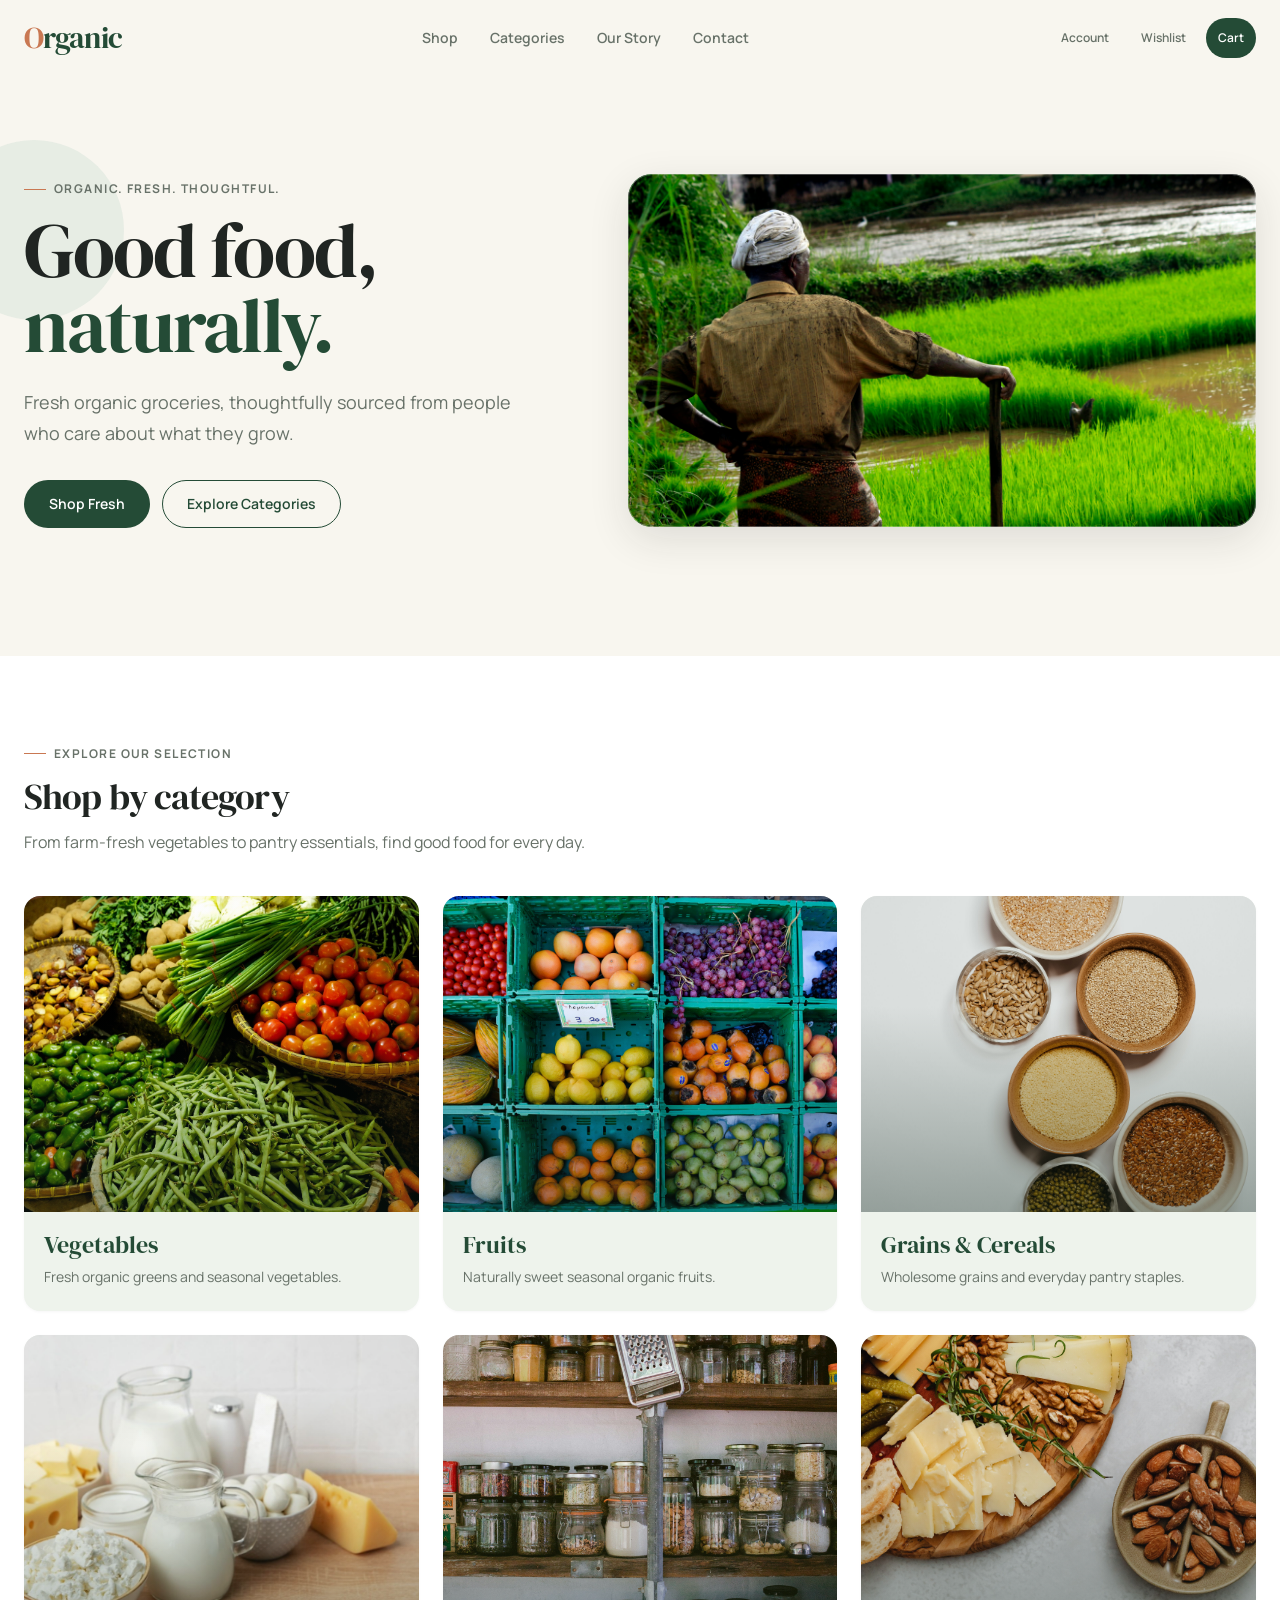
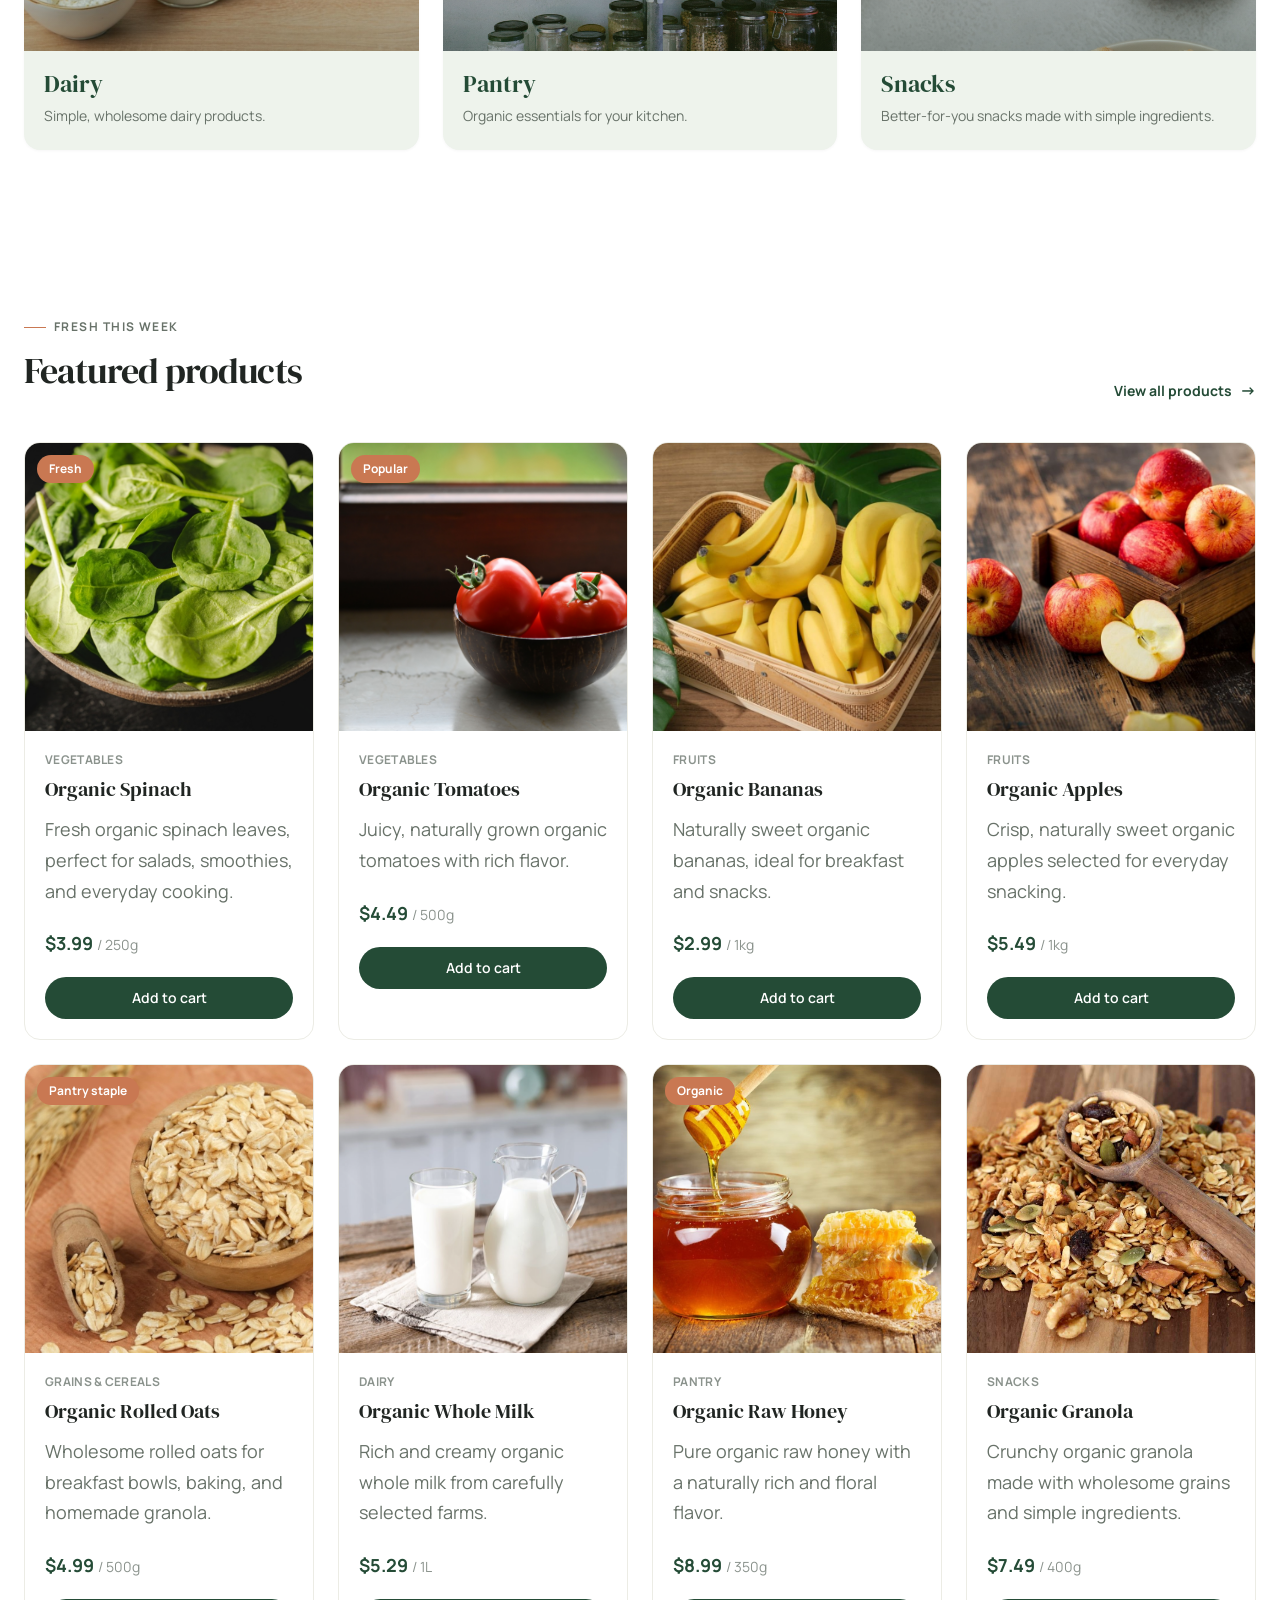
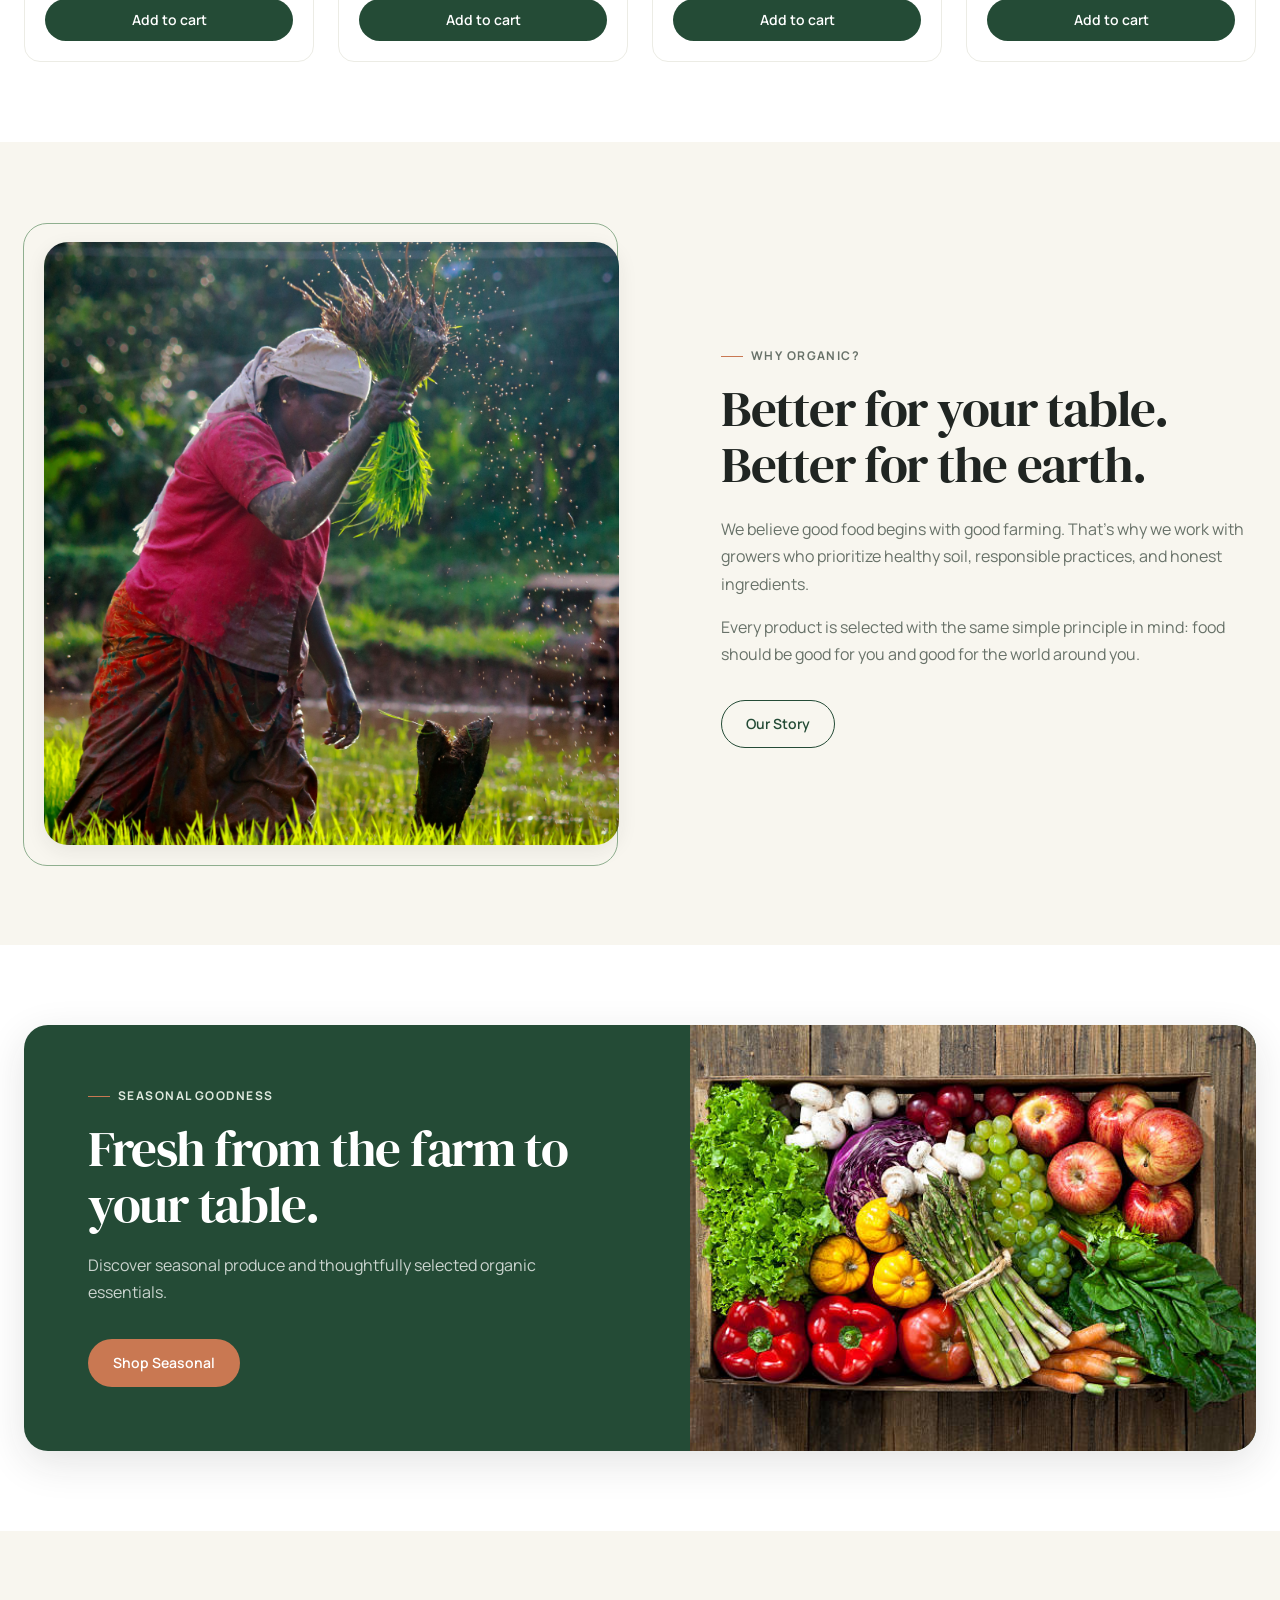
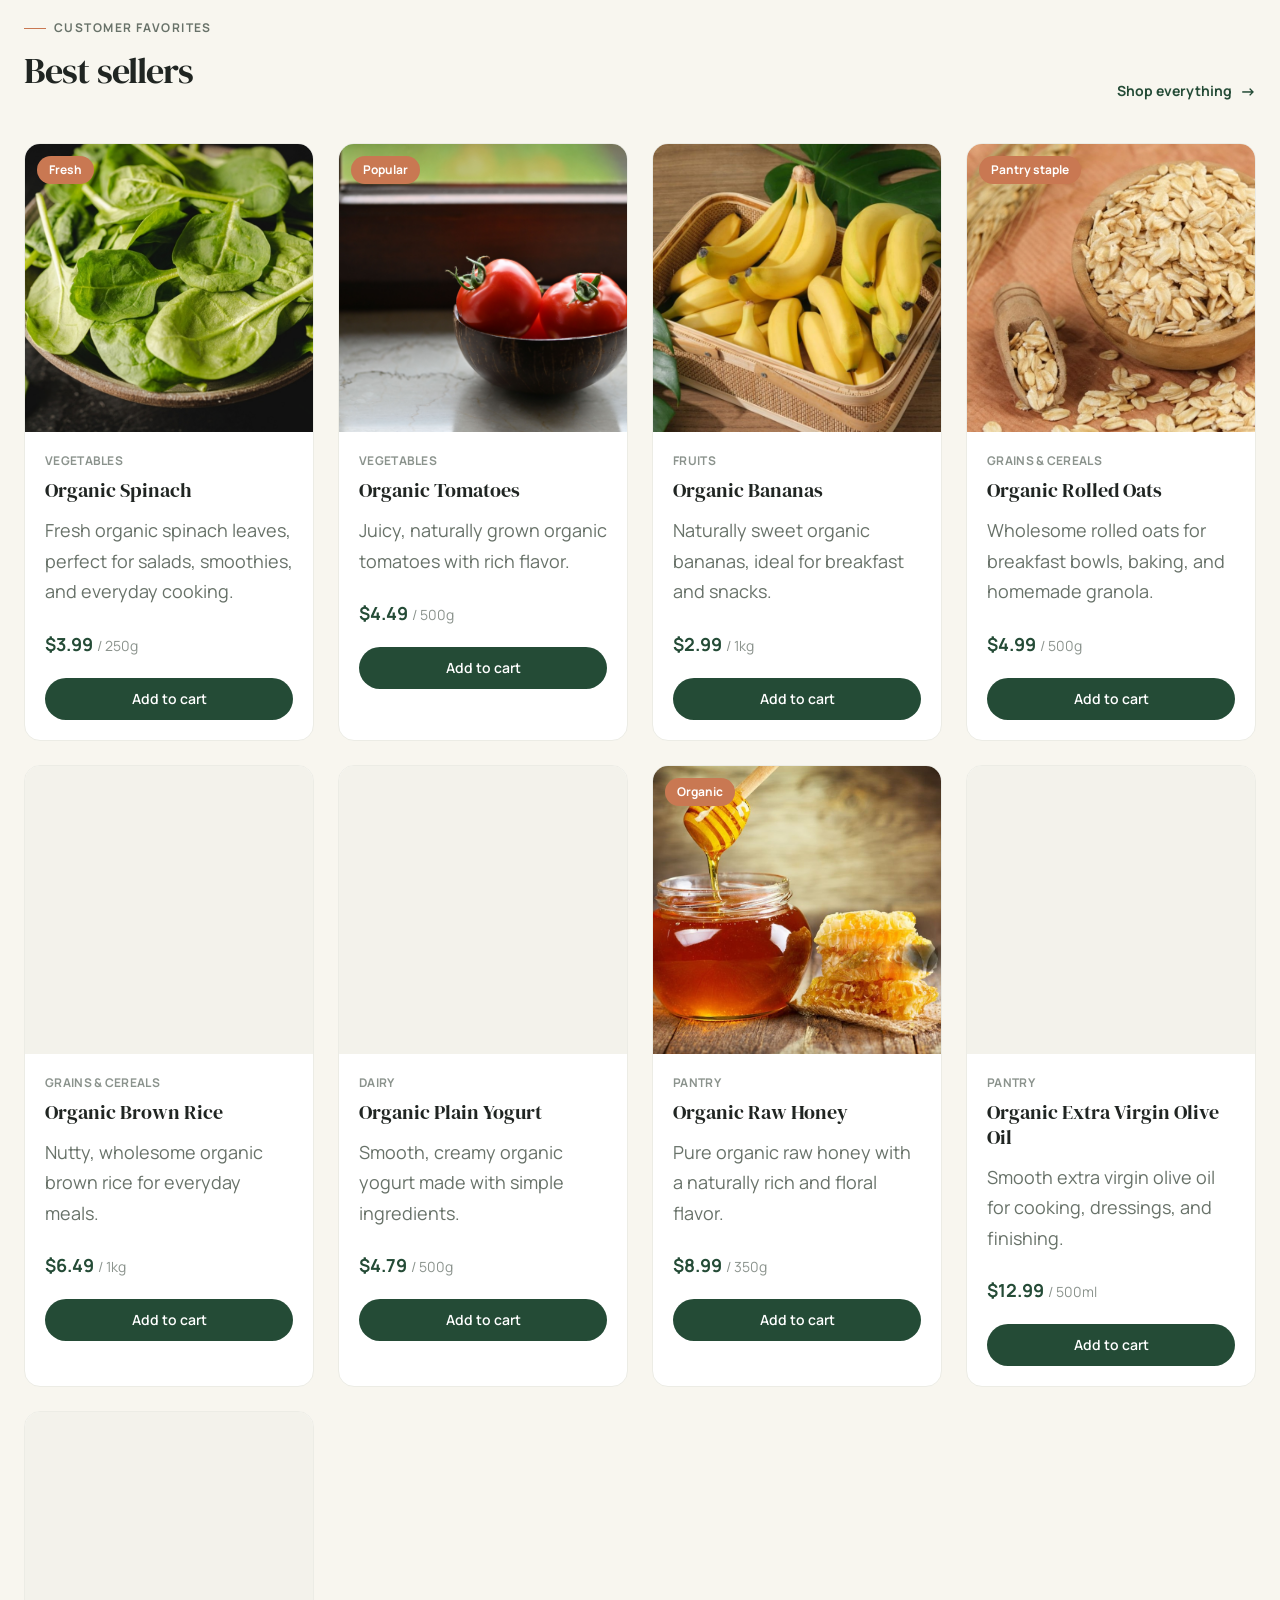
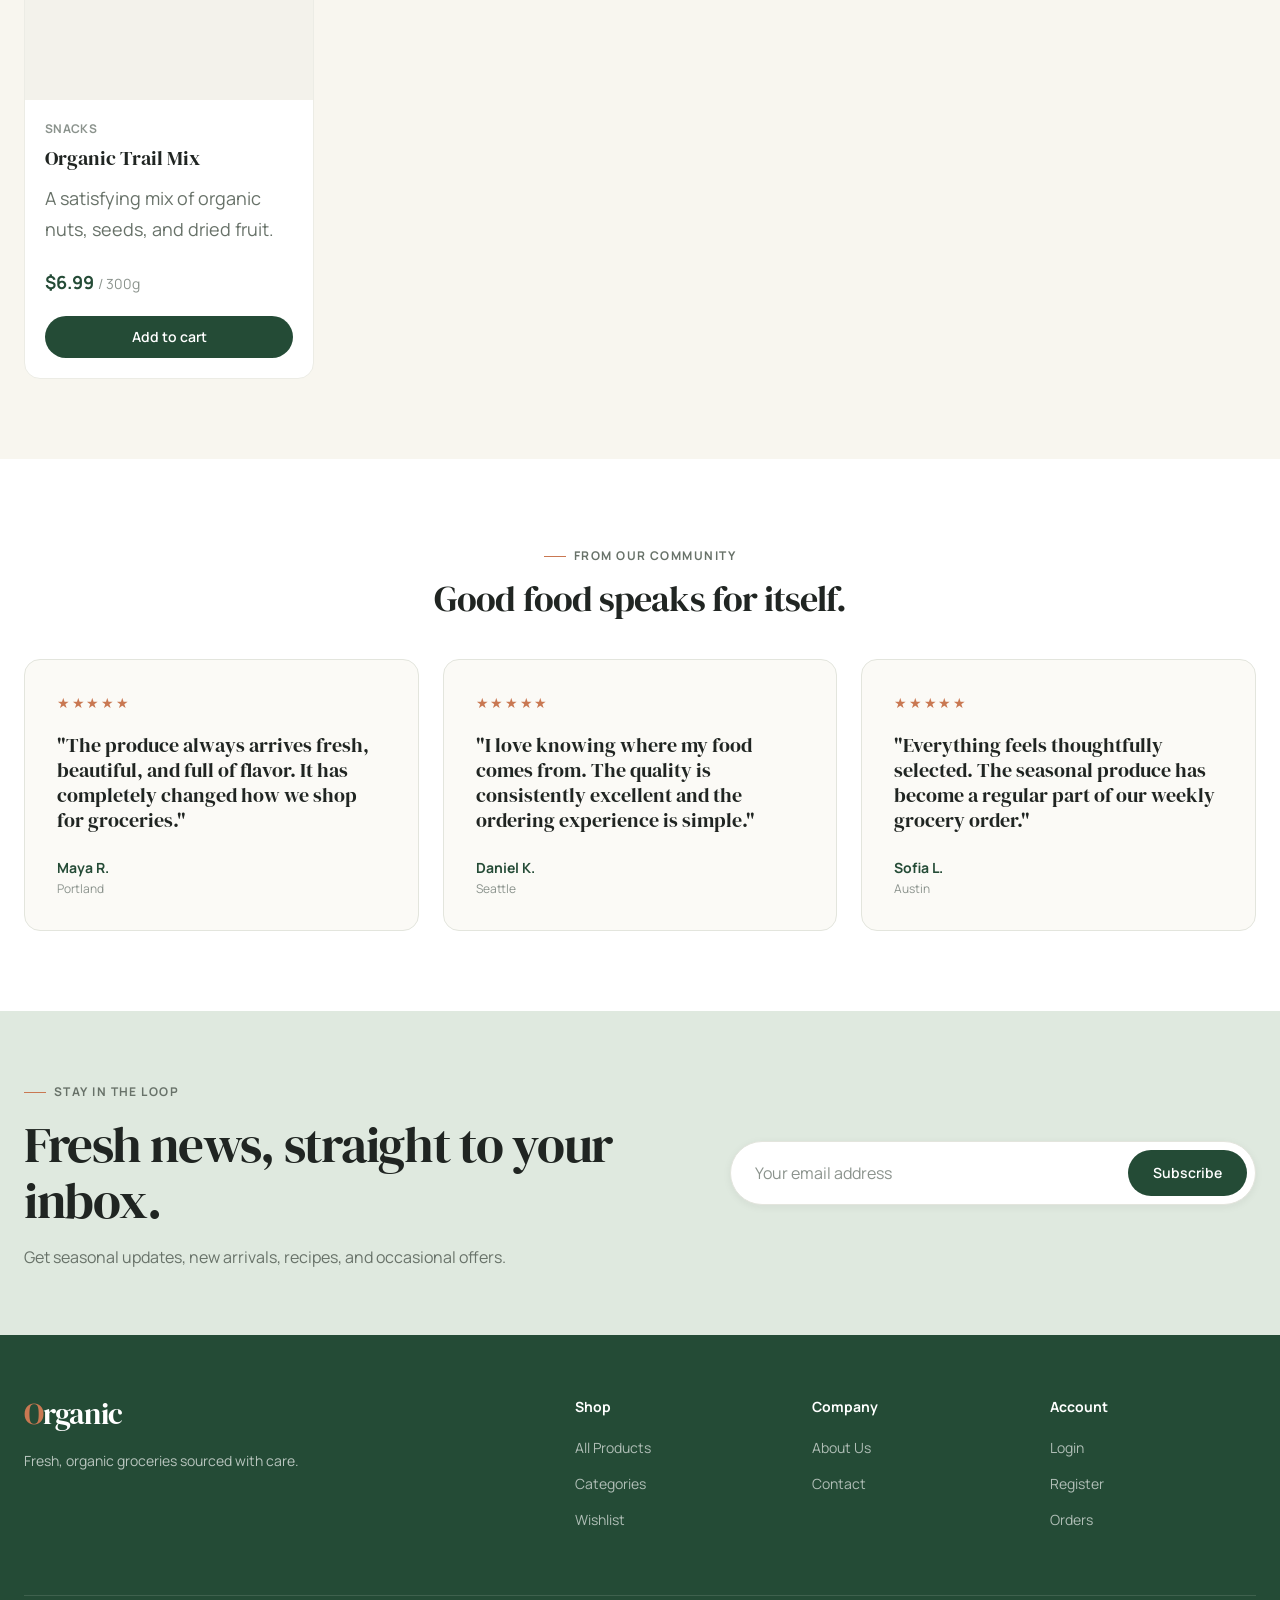
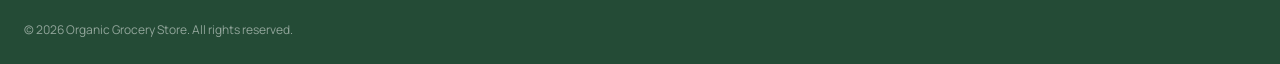
==== index.html @ 0c56414b "chore: initial project setup" ====
<!DOCTYPE html>
<html lang="en">

<head>

    <!-- ========================================
         DOCUMENT METADATA
    ======================================== -->

    <meta charset="UTF-8">

    <meta
        name="viewport"
        content="width=device-width, initial-scale=1.0"
    >

    <meta
        name="description"
        content="Fresh, organic groceries sourced with care and delivered to your doorstep."
    >

    <meta
        name="theme-color"
        content="#244b36"
    >

    <title>Organic Grocery Store | Fresh Food, Thoughtfully Sourced</title>


    <!-- ========================================
         STYLESHEETS
    ======================================== -->

    <link rel="stylesheet" href="css/variables.css">
    <link rel="stylesheet" href="css/style.css">
    <link rel="stylesheet" href="css/responsive.css">


    <!-- ========================================
         FAVICON
    ======================================== -->

    <link
        rel="icon"
        href="favicon.ico"
        type="image/x-icon"
    >

</head>


<body>

    <!-- ========================================
         HEADER / NAVIGATION
    ======================================== -->

    <header class="site-header">

        <nav
            class="navbar container"
            aria-label="Main navigation"
        >

            <a
                href="index.html"
                class="logo"
                aria-label="Organic Grocery Store home"
            >
                Organic
            </a>


            <button
                class="menu-toggle"
                type="button"
                aria-label="Open navigation menu"
                aria-expanded="false"
                aria-controls="primary-navigation"
            >
                <span aria-hidden="true"></span>
                <span aria-hidden="true"></span>
                <span aria-hidden="true"></span>
            </button>


            <ul
                class="nav-links"
                id="primary-navigation"
            >

                <li>
                    <a
                        href="pages/shop.html"
                        class="nav-link"
                    >
                        Shop
                    </a>
                </li>

                <li>
                    <a
                        href="#categories"
                        class="nav-link"
                    >
                        Categories
                    </a>
                </li>

                <li>
                    <a
                        href="#about"
                        class="nav-link"
                    >
                        Our Story
                    </a>
                </li>

                <li>
                    <a
                        href="pages/contact.html"
                        class="nav-link"
                    >
                        Contact
                    </a>
                </li>

            </ul>


            <div
                class="nav-actions"
                aria-label="Shopping and account links"
            >

                <a
                    href="pages/login.html"
                    class="nav-action"
                    aria-label="Account"
                >
                    Account
                </a>

                <a
                    href="pages/wishlist.html"
                    class="nav-action"
                    aria-label="Wishlist"
                >
                    Wishlist
                </a>

                <a
                    href="pages/cart.html"
                    class="nav-action"
                    aria-label="Shopping cart"
                >
                    Cart
                </a>

            </div>

        </nav>

    </header>


    <!-- ========================================
         MAIN CONTENT
    ======================================== -->

    <main id="main-content">


        <!-- ====================================
             HERO
        ==================================== -->

        <section
            class="hero section"
            aria-labelledby="hero-title"
        >

            <div class="container hero-content">

                <div class="hero-copy">

                    <span class="eyebrow">
                        Organic. Fresh. Thoughtful.
                    </span>

                    <h1 id="hero-title">
                        Good food,
                        <span class="text-primary">
                            naturally.
                        </span>
                    </h1>

                    <p class="hero-description">
                        Fresh organic groceries, thoughtfully
                        sourced from people who care about
                        what they grow.
                    </p>

                    <div class="hero-actions">

                        <a
                            href="pages/shop.html"
                            class="btn btn-primary"
                        >
                            Shop Fresh
                        </a>

                        <a
                            href="#categories"
                            class="btn btn-outline"
                        >
                            Explore Categories
                        </a>

                    </div>

                </div>


                <div class="hero-media">

                    <img
                        src="assets/images/banners/hero.jpg"
                        alt="Fresh organic vegetables arranged on a table"
                        fetchpriority="high"
                    >

                </div>

            </div>

        </section>


        <!-- ====================================
             SHOP BY CATEGORY
        ==================================== -->

        <section
            class="section categories-section"
            id="categories"
            aria-labelledby="categories-title"
        >

            <div class="container">

                <div class="section-header">

                    <span class="eyebrow">
                        Explore our selection
                    </span>

                    <h2
                        class="section-title"
                        id="categories-title"
                    >
                        Shop by category
                    </h2>

                    <p class="section-description">
                        From farm-fresh vegetables to pantry
                        essentials, find good food for every day.
                    </p>

                </div>


                <div
                    class="category-grid"
                    id="category-grid"
                    aria-live="polite"
                >

                    <!-- Categories rendered by JavaScript -->

                </div>

            </div>

        </section>


        <!-- ====================================
             FEATURED PRODUCTS
        ==================================== -->

        <section
            class="section featured-products-section bg-white"
            aria-labelledby="featured-products-title"
        >

            <div class="container">

                <div class="section-header section-header-row">

                    <div>

                        <span class="eyebrow">
                            Fresh this week
                        </span>

                        <h2
                            class="section-title"
                            id="featured-products-title"
                        >
                            Featured products
                        </h2>

                    </div>

                    <a
                        href="pages/shop.html"
                        class="text-link"
                    >
                        View all products
                    </a>

                </div>


                <div
                    class="product-grid"
                    id="featured-products"
                    aria-live="polite"
                >

                    <!-- Products rendered by JavaScript -->

                </div>

            </div>

        </section>


        <!-- ====================================
             BRAND / ORGANIC STORY
        ==================================== -->

        <section
            class="section brand-section"
            id="about"
            aria-labelledby="brand-title"
        >

            <div class="container brand-grid">

                <div class="brand-media">

                    <img
                        src="assets/images/farmers/farmer.jpg"
                        alt="Farmer tending to an organic crop"
                        loading="lazy"
                    >

                </div>


                <div class="brand-copy">

                    <span class="eyebrow">
                        Why organic?
                    </span>

                    <h2 id="brand-title">
                        Better for your table.
                        Better for the earth.
                    </h2>

                    <p>
                        We believe good food begins with good
                        farming. That's why we work with growers
                        who prioritize healthy soil, responsible
                        practices, and honest ingredients.
                    </p>

                    <p>
                        Every product is selected with the same
                        simple principle in mind: food should be
                        good for you and good for the world around
                        you.
                    </p>

                    <a
                        href="pages/about.html"
                        class="btn btn-outline"
                    >
                        Our Story
                    </a>

                </div>

            </div>

        </section>


        <!-- ====================================
             PROMOTIONAL BANNER
        ==================================== -->

        <section
            class="promo-section"
            aria-labelledby="promo-title"
        >

            <div class="container">

                <div class="promo-banner">

                    <div class="promo-copy">

                        <span class="eyebrow">
                            Seasonal goodness
                        </span>

                        <h2 id="promo-title">
                            Fresh from the farm
                            to your table.
                        </h2>

                        <p>
                            Discover seasonal produce and
                            thoughtfully selected organic
                            essentials.
                        </p>

                        <a
                            href="pages/shop.html"
                            class="btn btn-primary"
                        >
                            Shop Seasonal
                        </a>

                    </div>


                    <div class="promo-media">

                        <img
                            src="assets/images/banners/seasonal.jpg"
                            alt="Seasonal organic produce"
                            loading="lazy"
                        >

                    </div>

                </div>

            </div>

        </section>


        <!-- ====================================
             BEST SELLERS
        ==================================== -->

        <section
            class="section best-sellers-section"
            aria-labelledby="best-sellers-title"
        >

            <div class="container">

                <div class="section-header section-header-row">

                    <div>

                        <span class="eyebrow">
                            Customer favorites
                        </span>

                        <h2
                            class="section-title"
                            id="best-sellers-title"
                        >
                            Best sellers
                        </h2>

                    </div>

                    <a
                        href="pages/shop.html"
                        class="text-link"
                    >
                        Shop everything
                    </a>

                </div>


                <div
                    class="product-grid"
                    id="best-sellers"
                    aria-live="polite"
                >

                    <!-- Products rendered by JavaScript -->

                </div>

            </div>

        </section>


        <!-- ====================================
             TESTIMONIALS
        ==================================== -->

        <section
            class="section testimonials-section bg-white"
            aria-labelledby="testimonials-title"
        >

            <div class="container">

                <div class="section-header text-center">

                    <span class="eyebrow">
                        From our community
                    </span>

                    <h2
                        class="section-title"
                        id="testimonials-title"
                    >
                        Good food speaks for itself.
                    </h2>

                </div>


                <div
                    class="testimonial-grid"
                    id="testimonial-grid"
                    aria-live="polite"
                >

                    <!-- Testimonials rendered by JavaScript -->

                </div>

            </div>

        </section>


        <!-- ====================================
             NEWSLETTER
        ==================================== -->

        <section
            class="newsletter-section"
            aria-labelledby="newsletter-title"
        >

            <div class="container">

                <div class="newsletter-content">

                    <div class="newsletter-copy">

                        <span class="eyebrow">
                            Stay in the loop
                        </span>

                        <h2 id="newsletter-title">
                            Fresh news,
                            straight to your inbox.
                        </h2>

                        <p>
                            Get seasonal updates, new arrivals,
                            recipes, and occasional offers.
                        </p>

                    </div>


                    <form
                        class="newsletter-form"
                        id="newsletter-form"
                    >

                        <label
                            for="newsletter-email"
                            class="sr-only"
                        >
                            Email address
                        </label>

                        <input
                            type="email"
                            id="newsletter-email"
                            name="email"
                            placeholder="Your email address"
                            autocomplete="email"
                            inputmode="email"
                            required
                        >

                        <button
                            type="submit"
                            class="btn btn-primary"
                        >
                            Subscribe
                        </button>

                    </form>

                </div>

            </div>

        </section>

    </main>


    <!-- ========================================
         FOOTER
    ======================================== -->

    <footer class="site-footer">

        <div class="container">

            <div class="footer-content">

                <div class="footer-brand">

                    <a
                        href="index.html"
                        class="logo"
                    >
                        Organic
                    </a>

                    <p>
                        Fresh, organic groceries
                        sourced with care.
                    </p>

                </div>


                <div class="footer-links">

                    <div class="footer-column">

                        <h3>Shop</h3>

                        <ul>

                            <li>
                                <a href="pages/shop.html">
                                    All Products
                                </a>
                            </li>

                            <li>
                                <a href="#categories">
                                    Categories
                                </a>
                            </li>

                            <li>
                                <a href="pages/wishlist.html">
                                    Wishlist
                                </a>
                            </li>

                        </ul>

                    </div>


                    <div class="footer-column">

                        <h3>Company</h3>

                        <ul>

                            <li>
                                <a href="pages/about.html">
                                    About Us
                                </a>
                            </li>

                            <li>
                                <a href="pages/contact.html">
                                    Contact
                                </a>
                            </li>

                        </ul>

                    </div>


                    <div class="footer-column">

                        <h3>Account</h3>

                        <ul>

                            <li>
                                <a href="pages/login.html">
                                    Login
                                </a>
                            </li>

                            <li>
                                <a href="pages/register.html">
                                    Register
                                </a>
                            </li>

                            <li>
                                <a href="pages/orders.html">
                                    Orders
                                </a>
                            </li>

                        </ul>

                    </div>

                </div>

            </div>


            <div class="footer-bottom">

                <p>
                    &copy; 2026 Organic Grocery Store.
                    All rights reserved.
                </p>

            </div>

        </div>

    </footer>


    <!-- ========================================
         JAVASCRIPT
    ======================================== -->

    <script src="data/categories.js" defer></script>
    <script src="data/products.js" defer></script>
    <script src="data/testimonials.js" defer></script>

    <script src="js/products.js" defer></script>
    <script src="js/cart.js" defer></script>
    <script src="js/main.js" defer></script>

</body>

</html>
---- css/variables.css ----
:root {
    /* ========================================
       ORGANIC GROCERY STORE
       DESIGN SYSTEM TOKENS
    ======================================== */


    /* ========================================
       BRAND COLORS
    ======================================== */

    --color-primary: #244b36;
    --color-primary-dark: #193a29;
    --color-primary-deep: #10291d;
    --color-primary-light: #3d6b50;

    --color-sage: #8faf8f;
    --color-sage-light: #dfe9df;
    --color-sage-pale: #eef3ec;

    --color-cream: #f8f6ef;
    --color-cream-dark: #f0eee5;

    --color-white: #ffffff;

    --color-terracotta: #c97852;
    --color-terracotta-dark: #a95d3c;
    --color-terracotta-light: #f1ddd4;
    --color-terracotta-pale: #f8eee9;


    /* ========================================
       TEXT COLORS
    ======================================== */

    --color-text: #202522;
    --color-text-secondary: #687269;
    --color-text-light: #8b938d;
    --color-text-inverse: #ffffff;


    /* ========================================
       SURFACE COLORS
    ======================================== */

    --color-surface: #ffffff;
    --color-surface-soft: #fbfaf6;
    --color-surface-muted: #f3f2eb;
    --color-surface-sage: #eef3ec;
    --color-surface-dark: #244b36;


    /* ========================================
       BORDERS & DIVIDERS
    ======================================== */

    --color-border: #e3e5dd;
    --color-border-light: #ecece5;
    --color-border-dark: #ccd1c9;


    /* ========================================
       SEMANTIC COLORS
    ======================================== */

    --color-success: #4f7d55;
    --color-success-light: #e5efe5;

    --color-warning: #c58a3a;
    --color-warning-light: #f6ead6;

    --color-error: #b94a48;
    --color-error-light: #f5dfde;


    /* ========================================
       TYPOGRAPHY
    ======================================== */

    --font-primary: "Manrope", sans-serif;
    --font-display: "DM Serif Display", serif;


    /* Font weights */

    --font-weight-regular: 400;
    --font-weight-medium: 500;
    --font-weight-semibold: 600;
    --font-weight-bold: 700;
    --font-weight-extrabold: 800;


    /* ========================================
       FONT SIZES
    ======================================== */

    --text-xs: 0.75rem;
    --text-sm: 0.875rem;
    --text-base: 1rem;
    --text-lg: 1.125rem;
    --text-xl: 1.25rem;
    --text-2xl: 1.5rem;
    --text-3xl: 1.875rem;
    --text-4xl: 2.25rem;
    --text-5xl: 3rem;
    --text-6xl: 3.75rem;
    --text-7xl: 4.5rem;


    /* ========================================
       LINE HEIGHTS
    ======================================== */

    --leading-none: 1;
    --leading-tight: 1.1;
    --leading-snug: 1.25;
    --leading-normal: 1.5;
    --leading-relaxed: 1.7;


    /* ========================================
       LETTER SPACING
    ======================================== */

    --tracking-tight: -0.025em;
    --tracking-normal: 0;
    --tracking-wide: 0.025em;
    --tracking-wider: 0.075em;
    --tracking-widest: 0.12em;


    /* ========================================
       SPACING SCALE
    ======================================== */

    --space-1: 0.25rem;
    --space-2: 0.5rem;
    --space-3: 0.75rem;
    --space-4: 1rem;
    --space-5: 1.25rem;
    --space-6: 1.5rem;
    --space-8: 2rem;
    --space-10: 2.5rem;
    --space-12: 3rem;
    --space-16: 4rem;
    --space-20: 5rem;
    --space-24: 6rem;
    --space-32: 8rem;
    --space-40: 10rem;


    /* ========================================
       LAYOUT
    ======================================== */

    --container-max-width: 1280px;
    --container-padding: 1.5rem;

    --content-max-width: 760px;
    --narrow-max-width: 560px;

    --header-height: 76px;
    --header-height-mobile: 68px;


    /* ========================================
       GRID
    ======================================== */

    --grid-gap-sm: 1rem;
    --grid-gap-md: 1.5rem;
    --grid-gap-lg: 2rem;
    --grid-gap-xl: 2.5rem;


    /* ========================================
       BORDER RADIUS
    ======================================== */

    --radius-xs: 0.25rem;
    --radius-sm: 0.375rem;
    --radius-md: 0.625rem;
    --radius-lg: 1rem;
    --radius-xl: 1.5rem;
    --radius-2xl: 2rem;
    --radius-full: 9999px;


    /* ========================================
       SHADOWS
    ======================================== */

    --shadow-xs:
        0 1px 3px rgba(32, 37, 34, 0.04);

    --shadow-sm:
        0 2px 8px rgba(32, 37, 34, 0.06);

    --shadow-md:
        0 6px 20px rgba(32, 37, 34, 0.08);

    --shadow-lg:
        0 12px 40px rgba(32, 37, 34, 0.12);

    --shadow-xl:
        0 20px 60px rgba(32, 37, 34, 0.16);

    --shadow-header:
        0 4px 20px rgba(32, 37, 34, 0.06);


    /* ========================================
       TRANSITIONS
    ======================================== */

    --transition-fast: 150ms ease;
    --transition-base: 250ms ease;
    --transition-slow: 400ms ease;

    --transition-transform:
        transform 250ms ease;

    --transition-surface:
        background-color 250ms ease,
        border-color 250ms ease,
        box-shadow 250ms ease;


    /* ========================================
       Z-INDEX
    ======================================== */

    --z-base: 1;
    --z-dropdown: 100;
    --z-sticky: 200;
    --z-overlay: 500;
    --z-modal: 1000;
    --z-toast: 1100;


    /* ========================================
       PRODUCT IMAGE SYSTEM
    ======================================== */

    --product-image-bg: #f3f2eb;
    --product-image-bg-hover: #e9eee7;

    --category-image-overlay:
        linear-gradient(
            to top,
            rgba(16, 41, 29, 0.58),
            rgba(16, 41, 29, 0.02) 65%
        );


    /* ========================================
       FORM CONTROLS
    ======================================== */

    --input-height: 48px;
    --input-height-large: 54px;

    --input-background: #ffffff;
    --input-border: #dfe2da;
    --input-border-focus: #244b36;

    --focus-ring:
        0 0 0 3px rgba(36, 75, 54, 0.14);


    /* ========================================
       DECORATIVE BRAND DETAILS
    ======================================== */

    --eyebrow-color: #687269;
    --eyebrow-accent: #c97852;

    --divider-color: #e3e5dd;

    --selection-background: #8faf8f;
    --selection-color: #202522;
}
---- css/style.css ----
/* =========================================================
   ORGANIC GROCERY STORE
   GLOBAL DESIGN SYSTEM + COMPONENT STYLES
========================================================= */


/* =========================================================
   LOCAL FONTS
========================================================= */

@font-face {
    font-family: "Manrope";
    src: url("../fonts/Manrope/static/Manrope-Regular.ttf") format("truetype");
    font-weight: 400;
    font-style: normal;
    font-display: swap;
}

@font-face {
    font-family: "Manrope";
    src: url("../fonts/Manrope/static/Manrope-Medium.ttf") format("truetype");
    font-weight: 500;
    font-style: normal;
    font-display: swap;
}

@font-face {
    font-family: "Manrope";
    src: url("../fonts/Manrope/static/Manrope-SemiBold.ttf") format("truetype");
    font-weight: 600;
    font-style: normal;
    font-display: swap;
}

@font-face {
    font-family: "Manrope";
    src: url("../fonts/Manrope/static/Manrope-Bold.ttf") format("truetype");
    font-weight: 700;
    font-style: normal;
    font-display: swap;
}

@font-face {
    font-family: "DM Serif Display";
    src: url("../fonts/DM_Serif_Display/DMSerifDisplay-Regular.ttf") format("truetype");
    font-weight: 400;
    font-style: normal;
    font-display: swap;
}

@font-face {
    font-family: "DM Serif Display";
    src: url("../fonts/DM_Serif_Display/DMSerifDisplay-Italic.ttf") format("truetype");
    font-weight: 400;
    font-style: italic;
    font-display: swap;
}


/* =========================================================
   GLOBAL RESET
========================================================= */

*,
*::before,
*::after {
    box-sizing: border-box;
    margin: 0;
    padding: 0;
}

html {
    scroll-behavior: smooth;
    font-size: 16px;
}

body {
    min-height: 100vh;

    background:
        var(--color-cream);

    color: var(--color-text);

    font-family: var(--font-primary);
    font-size: var(--text-base);
    font-weight: var(--font-weight-regular);
    line-height: var(--leading-normal);

    -webkit-font-smoothing: antialiased;
    -moz-osx-font-smoothing: grayscale;

    text-rendering: optimizeLegibility;
}

body,
button,
input,
textarea,
select {
    -webkit-font-smoothing: antialiased;
}

img,
picture,
svg {
    display: block;
    max-width: 100%;
}

img {
    height: auto;
}

button,
input,
textarea,
select {
    font: inherit;
}

button {
    border: 0;
    cursor: pointer;
}

button:disabled {
    cursor: not-allowed;
}

a {
    color: inherit;
    text-decoration: none;
}

ul,
ol {
    list-style: none;
}

main {
    display: block;
}


/* =========================================================
   TYPOGRAPHY
========================================================= */

h1,
h2,
h3,
h4,
h5,
h6 {
    color: var(--color-text);
    font-weight: var(--font-weight-bold);
    line-height: var(--leading-tight);
}

h1,
h2 {
    font-family: var(--font-display);
    font-weight: var(--font-weight-regular);
    letter-spacing: var(--tracking-tight);
}

h1 {
    font-size: var(--text-6xl);
}

h2 {
    font-size: var(--text-4xl);
}

h3 {
    font-size: var(--text-2xl);
}

h4 {
    font-size: var(--text-xl);
}

h5 {
    font-size: var(--text-lg);
}

h6 {
    font-size: var(--text-base);
}

p {
    color: var(--color-text-secondary);
    line-height: var(--leading-relaxed);
}

strong,
b {
    font-weight: var(--font-weight-bold);
}

.text-primary {
    color: var(--color-primary);
}

.text-muted {
    color: var(--color-text-secondary);
}

.text-center {
    text-align: center;
}


/* =========================================================
   GLOBAL LAYOUT
========================================================= */

.container {
    width: min(
        calc(100% - (var(--container-padding) * 2)),
        var(--container-max-width)
    );

    margin-inline: auto;
}

.section {
    padding-block: var(--space-20);
}

.section-header {
    margin-bottom: var(--space-10);
}

.section-header-row {
    display: flex;
    align-items: flex-end;
    justify-content: space-between;
    gap: var(--space-8);
}

.section-title {
    margin-bottom: var(--space-3);
}

.section-description {
    max-width: var(--content-max-width);
}

.section-header.text-center .section-description {
    margin-inline: auto;
}


/* =========================================================
   BACKGROUND UTILITIES
========================================================= */

.bg-white {
    background-color: var(--color-white);
}

.bg-cream {
    background-color: var(--color-cream);
}

.bg-primary {
    background-color: var(--color-primary);
    color: var(--color-white);
}


/* =========================================================
   EYEBROWS
========================================================= */

.eyebrow {
    display: inline-flex;
    align-items: center;
    gap: var(--space-2);

    margin-bottom: var(--space-4);

    color: var(--eyebrow-color);

    font-size: var(--text-xs);
    font-weight: var(--font-weight-bold);
    letter-spacing: var(--tracking-widest);
    line-height: 1.2;
    text-transform: uppercase;
}

.eyebrow::before {
    content: "";

    width: 22px;
    height: 1px;

    background-color: var(--eyebrow-accent);
}


/* =========================================================
   LINKS
========================================================= */

.text-link {
    display: inline-flex;
    align-items: center;
    gap: var(--space-2);

    color: var(--color-primary);

    font-size: var(--text-sm);
    font-weight: var(--font-weight-bold);

    transition:
        color var(--transition-base),
        gap var(--transition-base);
}

.text-link::after {
    content: "→";

    font-size: 1rem;

    transition: transform var(--transition-base);
}

.text-link:hover {
    color: var(--color-primary-dark);
    gap: var(--space-3);
}

.text-link:hover::after {
    transform: translateX(3px);
}


/* =========================================================
   BUTTONS
========================================================= */

.btn {
    display: inline-flex;
    align-items: center;
    justify-content: center;
    gap: var(--space-2);

    min-height: 48px;

    padding-inline: var(--space-6);

    border: 1px solid transparent;
    border-radius: var(--radius-full);

    font-size: var(--text-sm);
    font-weight: var(--font-weight-semibold);
    line-height: 1;

    white-space: nowrap;

    transition:
        background-color var(--transition-base),
        color var(--transition-base),
        border-color var(--transition-base),
        transform var(--transition-fast),
        box-shadow var(--transition-base);
}

.btn:hover {
    transform: translateY(-1px);
}

.btn:active {
    transform: translateY(0);
}

.btn-primary {
    background-color: var(--color-primary);
    color: var(--color-white);
}

.btn-primary:hover {
    background-color: var(--color-primary-dark);
    box-shadow: var(--shadow-sm);
}

.btn-secondary {
    background-color: var(--color-sage);
    color: var(--color-text);
}

.btn-secondary:hover {
    background-color: var(--color-primary-light);
    color: var(--color-white);
}

.btn-outline {
    background-color: transparent;
    border-color: var(--color-primary);
    color: var(--color-primary);
}

.btn-outline:hover {
    background-color: var(--color-primary);
    color: var(--color-white);
}

.btn:disabled,
.btn[disabled] {
    opacity: 0.5;
    pointer-events: none;
}


/* =========================================================
   FORMS
========================================================= */

input,
textarea,
select {
    width: 100%;

    min-height: var(--input-height);

    padding: 0 var(--space-4);

    border: 1px solid var(--input-border);
    border-radius: var(--radius-md);

    background-color: var(--input-background);
    color: var(--color-text);

    outline: none;

    transition:
        border-color var(--transition-base),
        box-shadow var(--transition-base),
        background-color var(--transition-base);
}

textarea {
    min-height: 140px;
    padding-block: var(--space-3);
    resize: vertical;
}

input::placeholder,
textarea::placeholder {
    color: var(--color-text-light);
}

input:hover,
textarea:hover,
select:hover {
    border-color: var(--color-border-dark);
}

input:focus,
textarea:focus,
select:focus {
    border-color: var(--input-border-focus);
    box-shadow: var(--focus-ring);
}

input[type="checkbox"],
input[type="radio"] {
    width: 18px;
    height: 18px;
    min-height: 18px;

    padding: 0;

    accent-color: var(--color-primary);
}


/* =========================================================
   ACCESSIBILITY
========================================================= */

:focus-visible {
    outline: 3px solid rgba(201, 120, 82, 0.5);
    outline-offset: 3px;
}

::selection {
    background-color: var(--selection-background);
    color: var(--selection-color);
}

.sr-only {
    position: absolute;

    width: 1px;
    height: 1px;

    padding: 0;
    margin: -1px;

    overflow: hidden;

    clip: rect(0, 0, 0, 0);
    white-space: nowrap;

    border: 0;
}


/* =========================================================
   SITE HEADER
========================================================= */

.site-header {
    position: sticky;
    top: 0;
    z-index: var(--z-sticky);

    height: var(--header-height);

    background-color: rgba(248, 246, 239, 0.96);

    border-bottom: 1px solid transparent;

    backdrop-filter: blur(14px);
    -webkit-backdrop-filter: blur(14px);

    transition:
        background-color var(--transition-base),
        border-color var(--transition-base),
        box-shadow var(--transition-base);
}

.site-header.is-scrolled {
    background-color: rgba(248, 246, 239, 0.98);
    border-bottom-color: var(--color-border);
    box-shadow: var(--shadow-header);
}

.navbar {
    position: relative;

    display: grid;
    grid-template-columns: auto 1fr auto;
    align-items: center;

    height: 100%;

    gap: var(--space-10);
}


/* =========================================================
   LOGO
========================================================= */

.logo {
    display: inline-block;

    color: var(--color-primary);

    font-family: var(--font-display);
    font-size: 1.85rem;
    line-height: 1;

    letter-spacing: -0.03em;
}

.logo::first-letter {
    color: var(--color-terracotta);
}


/* =========================================================
   DESKTOP NAVIGATION
========================================================= */

.nav-links {
    display: flex;
    align-items: center;
    justify-content: center;

    gap: var(--space-8);
}

.nav-links a {
    position: relative;

    display: inline-flex;
    align-items: center;

    min-height: 44px;

    color: var(--color-text-secondary);

    font-size: var(--text-sm);
    font-weight: var(--font-weight-semibold);

    transition: color var(--transition-base);
}

.nav-links a::after {
    content: "";

    position: absolute;
    left: 0;
    bottom: 4px;

    width: 100%;
    height: 1px;

    background-color: var(--color-primary);

    transform: scaleX(0);
    transform-origin: right;

    transition: transform var(--transition-base);
}

.nav-links a:hover,
.nav-links a.active {
    color: var(--color-primary);
}

.nav-links a:hover::after,
.nav-links a.active::after {
    transform: scaleX(1);
    transform-origin: left;
}


/* =========================================================
   NAV ACTIONS
========================================================= */

.nav-actions {
    display: flex;
    align-items: center;

    gap: var(--space-2);
}

.nav-actions a {
    display: inline-flex;
    align-items: center;
    justify-content: center;

    min-height: 40px;

    padding-inline: var(--space-3);

    border-radius: var(--radius-full);

    color: var(--color-text-secondary);

    font-size: var(--text-xs);
    font-weight: var(--font-weight-semibold);

    transition:
        background-color var(--transition-base),
        color var(--transition-base);
}

.nav-actions a:hover {
    background-color: var(--color-sage-light);
    color: var(--color-primary);
}

.nav-actions a:last-child {
    background-color: var(--color-primary);
    color: var(--color-white);
}

.nav-actions a:last-child:hover {
    background-color: var(--color-primary-dark);
}


/* =========================================================
   MOBILE MENU BUTTON
========================================================= */

.menu-toggle {
    display: none;

    width: 44px;
    height: 44px;

    padding: 10px;

    background: transparent;
    border-radius: var(--radius-md);

    flex-direction: column;
    align-items: center;
    justify-content: center;
    gap: 5px;
}

.menu-toggle span {
    display: block;

    width: 21px;
    height: 2px;

    background-color: var(--color-primary);

    border-radius: var(--radius-full);

    transition:
        transform var(--transition-base),
        opacity var(--transition-base);
}

.navbar.nav-open .menu-toggle span:nth-child(1) {
    transform: translateY(7px) rotate(45deg);
}

.navbar.nav-open .menu-toggle span:nth-child(2) {
    opacity: 0;
}

.navbar.nav-open .menu-toggle span:nth-child(3) {
    transform: translateY(-7px) rotate(-45deg);
}


/* =========================================================
   HERO
========================================================= */

.hero {
    padding-top: var(--space-16);
    padding-bottom: var(--space-24);

    overflow: hidden;
}

.hero-content {
    display: grid;
    grid-template-columns: minmax(0, 0.9fr) minmax(0, 1.1fr);
    align-items: center;

    gap: clamp(3rem, 7vw, 7rem);
}

.hero-copy {
    position: relative;

    max-width: 600px;

    padding-block: var(--space-8);
}

.hero-copy::before {
    content: "";

    position: absolute;

    top: 0;
    left: -80px;

    width: 180px;
    height: 180px;

    border-radius: 50%;

    background-color: var(--color-sage-light);

    opacity: 0.65;

    z-index: -1;
}

.hero h1 {
    max-width: 600px;

    margin-bottom: var(--space-6);

    font-size: clamp(3.4rem, 6vw, 5.5rem);

    line-height: 0.98;
}

.hero-description {
    max-width: 520px;

    margin-bottom: var(--space-8);

    font-size: var(--text-lg);
    line-height: var(--leading-relaxed);
}

.hero-actions {
    display: flex;
    flex-wrap: wrap;
    align-items: center;

    gap: var(--space-3);
}
.hero-media {
    position: relative;

    overflow: hidden;

    border-radius: var(--radius-xl);

    background-color: var(--color-sage-light);

    box-shadow: var(--shadow-lg);
}

.hero-media::after {
    content: "";

    position: absolute;
    inset: 0;

    border: 1px solid rgba(255, 255, 255, 0.28);

    border-radius: inherit;

    pointer-events: none;
}

.hero-media img {
    display: block;

    width: 100%;
    height: auto;

    object-fit: contain;
}


/* =========================================================
   CATEGORY SECTION
========================================================= */

.categories-section {
    background-color: var(--color-white);
}

.category-grid {
    display: grid;
    grid-template-columns: repeat(3, minmax(0, 1fr));

    gap: var(--grid-gap-md);
}

.category-card {
    position: relative;

    overflow: hidden;

    border-radius: var(--radius-lg);

    background-color: var(--color-sage-pale);

    box-shadow: var(--shadow-xs);

    transition:
        transform var(--transition-base),
        box-shadow var(--transition-base);
}

.category-card:hover {
    transform: translateY(-4px);
    box-shadow: var(--shadow-md);
}

.category-card a {
    display: block;
}

.category-image {
    position: relative;

    aspect-ratio: 1.25 / 1;

    overflow: hidden;
}

.category-image::after {
    content: "";

    position: absolute;
    inset: 0;

    background: var(--category-image-overlay);

    opacity: 0.55;

    transition: opacity var(--transition-base);
}

.category-card:hover .category-image::after {
    opacity: 0.72;
}

.category-image img {
    width: 100%;
    height: 100%;

    object-fit: cover;

    transition: transform var(--transition-slow);
}

.category-card:hover .category-image img {
    transform: scale(1.04);
}

.category-content {
    padding: var(--space-5) var(--space-5) var(--space-6);
}

.category-content h3 {
    margin-bottom: var(--space-2);

    color: var(--color-primary);

    font-family: var(--font-display);
    font-size: var(--text-2xl);
    font-weight: 400;
}

.category-content p {
    font-size: var(--text-sm);
    line-height: var(--leading-normal);
}


/* =========================================================
   PRODUCT GRID
========================================================= */

.product-grid {
    display: grid;
    grid-template-columns: repeat(4, minmax(0, 1fr));

    gap: var(--grid-gap-md);
}


/* =========================================================
   PRODUCT CARD
========================================================= */

.product-card {
    min-width: 0;

    background-color: var(--color-white);

    border: 1px solid var(--color-border-light);
    border-radius: var(--radius-lg);

    overflow: hidden;

    transition:
        transform var(--transition-base),
        box-shadow var(--transition-base),
        border-color var(--transition-base);
}

.product-card:hover {
    transform: translateY(-4px);

    border-color: var(--color-border);

    box-shadow: var(--shadow-md);
}

.product-image-link {
    display: block;
}

.product-image {
    position: relative;

    aspect-ratio: 1 / 1;

    overflow: hidden;

    background-color: var(--product-image-bg);
}

.product-image img {
    width: 100%;
    height: 100%;

    object-fit: cover;

    transition: transform var(--transition-slow);
}

.product-card:hover .product-image img {
    transform: scale(1.035);
}

.product-badge {
    position: absolute;

    top: var(--space-3);
    left: var(--space-3);

    z-index: 2;

    display: inline-flex;
    align-items: center;

    min-height: 28px;

    padding-inline: var(--space-3);

    border-radius: var(--radius-full);

    background-color: var(--color-terracotta);

    color: var(--color-white);

    font-size: var(--text-xs);
    font-weight: var(--font-weight-bold);
    line-height: 1;
}

.product-content {
    padding: var(--space-5);
}

.product-category {
    display: block;

    margin-bottom: var(--space-2);

    color: var(--color-text-light);

    font-size: var(--text-xs);
    font-weight: var(--font-weight-bold);
    letter-spacing: var(--tracking-wide);
    text-transform: uppercase;
}

.product-name {
    margin-bottom: var(--space-3);

    font-family: var(--font-display);
    font-size: var(--text-xl);
    font-weight: 400;
    line-height: var(--leading-snug);
}

.product-name a {
    transition: color var(--transition-base);
}

.product-name a:hover {
    color: var(--color-primary-light);
}

.product-meta {
    display: flex;
    align-items: baseline;

    gap: var(--space-1);

    margin-bottom: var(--space-5);
}

.product-price {
    color: var(--color-primary);

    font-size: var(--text-lg);
    font-weight: var(--font-weight-bold);
}

.product-unit {
    color: var(--color-text-light);

    font-size: var(--text-sm);
}

.product-add-button {
    width: 100%;

    min-height: 42px;

    padding-inline: var(--space-4);
}


/* =========================================================
   BRAND / STORY SECTION
========================================================= */

.brand-section {
    background-color: var(--color-cream);
}

.brand-grid {
    display: grid;
    grid-template-columns: minmax(0, 1fr) minmax(0, 0.9fr);

    align-items: center;

    gap: clamp(3rem, 8vw, 8rem);
}

.brand-media {
    position: relative;

    padding: var(--space-5) 0 var(--space-5) var(--space-5);
}

.brand-media::before {
    content: "";

    position: absolute;
    inset: 0;

    border: 1px solid var(--color-sage);

    border-radius: var(--radius-xl);

    transform: translate(-1px, 1px);
}

.brand-media img {
    position: relative;
    z-index: 1;

    width: 100%;

    aspect-ratio: 1 / 1.05;

    object-fit: cover;

    border-radius: var(--radius-xl);

    box-shadow: var(--shadow-md);
}

.brand-copy {
    max-width: 560px;
}

.brand-copy h2 {
    margin-bottom: var(--space-6);

    font-size: clamp(2.4rem, 4vw, 3.5rem);
}

.brand-copy p {
    margin-bottom: var(--space-4);

    font-size: var(--text-base);
}

.brand-copy .btn {
    margin-top: var(--space-4);
}


/* =========================================================
   PROMOTIONAL BANNER
========================================================= */

.promo-section {
    padding-block: var(--space-20);

    background-color: var(--color-white);
}

.promo-banner {
    display: grid;
    grid-template-columns: minmax(0, 1fr) minmax(0, 0.85fr);

    min-height: 420px;

    overflow: hidden;

    border-radius: var(--radius-xl);

    background-color: var(--color-primary);

    box-shadow: var(--shadow-lg);
}

.promo-copy {
    display: flex;
    flex-direction: column;
    justify-content: center;

    padding: clamp(2rem, 5vw, 5rem);
}

.promo-copy .eyebrow {
    color: var(--color-sage-light);
}

.promo-copy h2 {
    max-width: 560px;

    margin-bottom: var(--space-5);

    color: var(--color-white);

    font-size: clamp(2.4rem, 4vw, 3.75rem);
}

.promo-copy p {
    max-width: 480px;

    margin-bottom: var(--space-8);

    color: rgba(255, 255, 255, 0.76);
}

.promo-copy .btn {
    align-self: flex-start;

    background-color: var(--color-terracotta);
}

.promo-copy .btn:hover {
    background-color: var(--color-terracotta-dark);
}

.promo-media {
    min-height: 420px;

    overflow: hidden;
}

.promo-media img {
    width: 100%;
    height: 100%;

    object-fit: cover;
}


/* =========================================================
   TESTIMONIALS
========================================================= */

.testimonials-section {
    background-color: var(--color-white);
}

.testimonial-grid {
    display: grid;
    grid-template-columns: repeat(3, minmax(0, 1fr));

    gap: var(--grid-gap-md);
}

.testimonial-card {
    display: flex;
    flex-direction: column;

    min-height: 260px;

    padding: var(--space-8);

    border: 1px solid var(--color-border);
    border-radius: var(--radius-lg);

    background-color: var(--color-surface-soft);
}

.testimonial-rating {
    margin-bottom: var(--space-5);

    color: var(--color-terracotta);

    font-size: var(--text-sm);
    letter-spacing: 0.12em;
}

.testimonial-card blockquote {
    flex: 1;

    color: var(--color-text);

    font-family: var(--font-display);
    font-size: var(--text-xl);
    line-height: var(--leading-snug);
}

.testimonial-card footer {
    display: flex;
    flex-direction: column;

    gap: 2px;

    margin-top: var(--space-6);
}

.testimonial-card footer strong {
    color: var(--color-primary);

    font-size: var(--text-sm);
}

.testimonial-card footer span {
    color: var(--color-text-light);

    font-size: var(--text-xs);
}


/* =========================================================
   NEWSLETTER
========================================================= */

.newsletter-section {
    padding-block: var(--space-16);

    background-color: var(--color-sage-light);
}

.newsletter-content {
    display: grid;
    grid-template-columns: minmax(0, 1fr) minmax(360px, 0.8fr);

    align-items: center;

    gap: var(--space-12);
}

.newsletter-copy h2 {
    max-width: 600px;

    margin-bottom: var(--space-4);

    font-size: clamp(2.2rem, 4vw, 3.2rem);
}

.newsletter-copy p {
    max-width: 540px;
}

.newsletter-form {
    display: flex;
    align-items: center;

    gap: var(--space-2);

    padding: var(--space-2);

    background-color: var(--color-white);

    border: 1px solid var(--color-border);

    border-radius: var(--radius-full);

    box-shadow: var(--shadow-sm);
}

.newsletter-form input {
    min-height: 46px;

    border: 0;
    box-shadow: none;

    background: transparent;
}

.newsletter-form input:focus {
    box-shadow: none;
}

.newsletter-form .btn {
    flex-shrink: 0;

    min-height: 46px;
}

.form-message {
    margin-top: var(--space-3);

    color: var(--color-success);

    font-size: var(--text-sm);
    font-weight: var(--font-weight-semibold);
}


/* =========================================================
   FOOTER
========================================================= */

.site-footer {
    padding-top: var(--space-16);

    background-color: var(--color-primary);

    color: var(--color-white);
}

.footer-content {
    display: grid;
    grid-template-columns: 1fr 1.4fr;

    gap: var(--space-16);

    padding-bottom: var(--space-16);
}

.footer-brand {
    max-width: 300px;
}

.footer-brand .logo {
    color: var(--color-white);

    margin-bottom: var(--space-5);
}

.footer-brand p {
    color: rgba(255, 255, 255, 0.68);

    font-size: var(--text-sm);
}

.footer-links {
    display: grid;
    grid-template-columns: repeat(3, 1fr);

    gap: var(--space-8);
}

.footer-column h3 {
    margin-bottom: var(--space-5);

    color: var(--color-white);

    font-family: var(--font-primary);
    font-size: var(--text-sm);
    font-weight: var(--font-weight-bold);
}

.footer-column ul {
    display: flex;
    flex-direction: column;

    gap: var(--space-3);
}

.footer-column a {
    color: rgba(255, 255, 255, 0.64);

    font-size: var(--text-sm);

    transition:
        color var(--transition-base),
        transform var(--transition-base);
}

.footer-column a:hover {
    color: var(--color-white);
}

.footer-bottom {
    padding-block: var(--space-6);

    border-top: 1px solid rgba(255, 255, 255, 0.12);
}

.footer-bottom p {
    color: rgba(255, 255, 255, 0.5);

    font-size: var(--text-xs);
}


/* =========================================================
   SHOP PAGE
========================================================= */

.shop-header {
    padding-bottom: var(--space-12);
}

.shop-header h1 {
    max-width: 760px;

    margin-bottom: var(--space-5);

    font-size: clamp(3rem, 5vw, 4.5rem);
}

.shop-section {
    padding-bottom: var(--space-24);
}

.shop-layout {
    display: grid;
    grid-template-columns: 240px minmax(0, 1fr);

    align-items: start;

    gap: var(--space-10);
}


/* =========================================================
   SHOP SIDEBAR
========================================================= */

.shop-sidebar {
    position: sticky;
    top: calc(var(--header-height) + var(--space-6));

    padding: var(--space-6);

    border: 1px solid var(--color-border);
    border-radius: var(--radius-lg);

    background-color: var(--color-white);
}

.filter-header {
    display: flex;
    align-items: center;
    justify-content: space-between;

    padding-bottom: var(--space-5);

    border-bottom: 1px solid var(--color-border);
}

.filter-header h2 {
    font-family: var(--font-primary);
    font-size: var(--text-lg);
    font-weight: var(--font-weight-bold);
    letter-spacing: normal;
}

.filter-clear {
    color: var(--color-terracotta);

    background: transparent;

    font-size: var(--text-xs);
    font-weight: var(--font-weight-bold);
}

.filter-clear:hover {
    color: var(--color-terracotta-dark);
}

.filter-group {
    padding-block: var(--space-6);

    border-bottom: 1px solid var(--color-border-light);
}

.filter-group:last-child {
    padding-bottom: 0;
    border-bottom: 0;
}

.filter-group h3 {
    margin-bottom: var(--space-4);

    font-family: var(--font-primary);
    font-size: var(--text-sm);
    font-weight: var(--font-weight-bold);
    letter-spacing: normal;
}

.category-filters {
    display: flex;
    flex-direction: column;

    gap: var(--space-2);
}

.category-filters label,
.filter-checkbox {
    display: flex;
    align-items: center;

    gap: var(--space-3);

    min-height: 32px;

    color: var(--color-text-secondary);

    font-size: var(--text-sm);

    cursor: pointer;
}

.category-filters label:hover,
.filter-checkbox:hover {
    color: var(--color-primary);
}

.price-filter {
    display: grid;
    grid-template-columns: 1fr 1fr;

    gap: var(--space-2);
}

.price-filter label {
    grid-column: span 2;

    margin-top: var(--space-2);

    color: var(--color-text-secondary);

    font-size: var(--text-xs);
}

.price-filter input {
    min-height: 42px;
}


/* =========================================================
   SHOP TOOLBAR
========================================================= */

.shop-products {
    min-width: 0;
}

.shop-toolbar {
    display: grid;
    grid-template-columns: minmax(0, 1fr) 190px;

    gap: var(--space-3);

    margin-bottom: var(--space-5);
}

.shop-search input {
    min-height: 48px;
}

.shop-sort select {
    min-height: 48px;
}

.shop-results-header {
    display: flex;
    align-items: center;
    justify-content: space-between;

    margin-bottom: var(--space-5);
}

.shop-results-header p {
    color: var(--color-text-light);

    font-size: var(--text-sm);
}

.shop-product-grid {
    grid-template-columns: repeat(3, minmax(0, 1fr));
}

.shop-empty-state {
    padding: var(--space-16) var(--space-8);

    border: 1px dashed var(--color-border-dark);
    border-radius: var(--radius-lg);

    background-color: var(--color-surface-soft);

    text-align: center;
}

.shop-empty-state h2 {
    margin-bottom: var(--space-3);

    font-size: var(--text-3xl);
}

.shop-empty-state p {
    max-width: 480px;

    margin-inline: auto;
    margin-bottom: var(--space-6);
}


/* =========================================================
   PRODUCT DETAIL
========================================================= */

.product-detail {
    display: grid;
    grid-template-columns: minmax(0, 1fr) minmax(0, 0.85fr);

    align-items: start;

    gap: clamp(3rem, 7vw, 7rem);

    padding-block: var(--space-16) var(--space-24);
}

.product-detail-image {
    position: relative;

    overflow: hidden;

    aspect-ratio: 1 / 1;

    border-radius: var(--radius-xl);

    background-color: var(--product-image-bg);
}

.product-detail-image img {
    width: 100%;
    height: 100%;

    object-fit: cover;
}

.product-detail-image .product-badge {
    top: var(--space-5);
    left: var(--space-5);
}

.product-detail-content {
    padding-top: var(--space-4);
}

.product-back-link {
    display: inline-flex;

    margin-bottom: var(--space-8);

    color: var(--color-text-secondary);

    font-size: var(--text-sm);
    font-weight: var(--font-weight-semibold);

    transition: color var(--transition-base);
}

.product-back-link:hover {
    color: var(--color-primary);
}

.product-detail-content > .product-category {
    margin-bottom: var(--space-3);
}

.product-detail-content h1 {
    margin-bottom: var(--space-5);

    font-size: clamp(2.75rem, 5vw, 4.25rem);
}

.product-description {
    max-width: 600px;

    margin-bottom: var(--space-6);

    font-size: var(--text-lg);
}

.product-detail-price {
    display: flex;
    align-items: baseline;

    gap: var(--space-2);

    padding-block: var(--space-5);

    border-top: 1px solid var(--color-border);
    border-bottom: 1px solid var(--color-border);
}

.product-detail-price .product-price {
    font-size: var(--text-2xl);
}

.product-quantity {
    margin-top: var(--space-6);
    margin-bottom: var(--space-5);
}

.product-quantity label {
    display: block;

    margin-bottom: var(--space-3);

    color: var(--color-text);

    font-size: var(--text-sm);
    font-weight: var(--font-weight-semibold);
}

.quantity-control {
    display: inline-grid;
    grid-template-columns: 44px 64px 44px;

    height: 44px;

    overflow: hidden;

    border: 1px solid var(--color-border-dark);
    border-radius: var(--radius-full);

    background-color: var(--color-white);
}

.quantity-control button {
    display: grid;
    place-items: center;

    background-color: transparent;

    color: var(--color-primary);

    font-size: var(--text-lg);

    transition: background-color var(--transition-base);
}

.quantity-control button:hover {
    background-color: var(--color-sage-pale);
}

.quantity-control input {
    min-height: 42px;

    padding: 0;

    border: 0;
    border-radius: 0;

    box-shadow: none;

    text-align: center;

    font-weight: var(--font-weight-semibold);
}

.quantity-control input:focus {
    box-shadow: none;
}

.product-detail-add {
    width: 100%;

    min-height: 54px;

    font-size: var(--text-base);
}

.product-info-list {
    margin-top: var(--space-8);

    border-top: 1px solid var(--color-border);
}

.product-info-list > div {
    display: flex;
    justify-content: space-between;
    gap: var(--space-5);

    padding-block: var(--space-4);

    border-bottom: 1px solid var(--color-border-light);

    font-size: var(--text-sm);
}

.product-info-list span {
    color: var(--color-text-secondary);
}

.product-info-list strong {
    color: var(--color-text);
}


/* =========================================================
   GENERAL CARD / PANEL SYSTEM
========================================================= */

.card,
.panel {
    border: 1px solid var(--color-border);

    border-radius: var(--radius-lg);

    background-color: var(--color-white);

    box-shadow: var(--shadow-xs);
}

.card-body,
.panel-body {
    padding: var(--space-6);
}


/* =========================================================
   ACCOUNT / AUTH / CHECKOUT FOUNDATIONS
========================================================= */

.auth-page,
.account-page,
.checkout-page {
    padding-block: var(--space-16) var(--space-24);
}

.auth-container {
    width: min(100%, 520px);

    margin-inline: auto;
}

.auth-card {
    padding: clamp(1.5rem, 5vw, 3rem);

    border: 1px solid var(--color-border);

    border-radius: var(--radius-xl);

    background-color: var(--color-white);

    box-shadow: var(--shadow-sm);
}

.auth-card h1 {
    margin-bottom: var(--space-3);

    font-size: clamp(2.5rem, 5vw, 3.5rem);
}

.auth-card > p {
    margin-bottom: var(--space-8);
}

.form-group {
    margin-bottom: var(--space-5);
}

.form-group label {
    display: block;

    margin-bottom: var(--space-2);

    color: var(--color-text);

    font-size: var(--text-sm);
    font-weight: var(--font-weight-semibold);
}

.form-actions {
    margin-top: var(--space-6);
}

.form-actions .btn {
    width: 100%;
}

.auth-footer {
    margin-top: var(--space-6);

    text-align: center;

    font-size: var(--text-sm);
}

.auth-footer a {
    color: var(--color-primary);
    font-weight: var(--font-weight-semibold);
}

.auth-footer a:hover {
    text-decoration: underline;
}


/* =========================================================
   EMPTY STATES
========================================================= */

.empty-state {
    padding: var(--space-16) var(--space-8);

    border: 1px dashed var(--color-border-dark);
    border-radius: var(--radius-lg);

    background-color: var(--color-surface-soft);

    text-align: center;
}

.empty-state h2 {
    margin-bottom: var(--space-3);
}

.empty-state p {
    max-width: 500px;

    margin-inline: auto;
    margin-bottom: var(--space-6);
}


/* =========================================================
   DIVIDERS
========================================================= */

.divider {
    width: 100%;
    height: 1px;

    background-color: var(--color-border);
}


/* =========================================================
   REDUCED MOTION
========================================================= */

@media (prefers-reduced-motion: reduce) {

    *,
    *::before,
    *::after {
        scroll-behavior: auto !important;

        transition-duration: 0.01ms !important;
        animation-duration: 0.01ms !important;
        animation-iteration-count: 1 !important;
    }

}

/* =========================================================
   CART PAGE
========================================================= */

.cart-section {
    padding-bottom: var(--space-24);
}


/* =========================================================
   CART LAYOUT
========================================================= */

.cart-layout {
    display: grid;

    grid-template-columns:
        minmax(0, 1fr)
        340px;

    align-items: start;

    gap: var(--space-10);
}


/* =========================================================
   CART ITEMS
========================================================= */

.cart-items {
    display: flex;
    flex-direction: column;

    gap: var(--space-4);
}


/* =========================================================
   INDIVIDUAL CART ITEM
========================================================= */

.cart-item {
    display: grid;

    grid-template-columns:
        96px
        minmax(0, 1fr)
        auto
        auto;

    align-items: center;

    gap: var(--space-5);

    padding: var(--space-5);

    background-color: var(--color-white);

    border: 1px solid var(--color-border-light);

    border-radius: var(--radius-lg);

    box-shadow: var(--shadow-xs);

    transition:
        border-color var(--transition-base),
        box-shadow var(--transition-base),
        transform var(--transition-base);
}

.cart-item:hover {
    border-color: var(--color-border);

    box-shadow: var(--shadow-sm);

    transform: translateY(-1px);
}


/* =========================================================
   SMALL CART IMAGE
========================================================= */

.cart-item-image {
    display: block;

    width: 96px;
    height: 96px;

    overflow: hidden;

    border-radius: var(--radius-md);

    background-color: var(--product-image-bg);
}

.cart-item-image img {
    width: 100%;
    height: 100%;

    object-fit: cover;

    transition:
        transform var(--transition-base);
}

.cart-item-image:hover img {
    transform: scale(1.03);
}


/* =========================================================
   CART ITEM DETAILS
========================================================= */

.cart-item-details {
    min-width: 0;
}

.cart-item-details .product-category {
    margin-bottom: var(--space-1);
}

.cart-item-details h2 {
    margin-bottom: var(--space-2);

    font-family: var(--font-display);
    font-size: var(--text-xl);
    font-weight: 400;
    line-height: var(--leading-snug);
}

.cart-item-details h2 a {
    transition: color var(--transition-base);
}

.cart-item-details h2 a:hover {
    color: var(--color-primary-light);
}

.cart-item-unit {
    color: var(--color-text-light);

    font-size: var(--text-sm);
}


/* =========================================================
   CART ITEM QUANTITY
========================================================= */

.cart-item-actions {
    display: flex;
    flex-direction: column;

    align-items: center;

    gap: var(--space-2);
}

.cart-item-quantity .quantity-control {
    display: grid;

    grid-template-columns:
        36px
        48px
        36px;

    width: 120px;
    height: 40px;

    overflow: hidden;

    border: 1px solid var(--color-border);

    border-radius: var(--radius-full);

    background-color: var(--color-cream);
}

.cart-item-quantity .quantity-control button {
    display: grid;
    place-items: center;

    background: transparent;

    color: var(--color-primary);

    font-size: var(--text-base);
    font-weight: var(--font-weight-semibold);

    transition:
        background-color var(--transition-base),
        color var(--transition-base);
}

.cart-item-quantity .quantity-control button:hover {
    background-color: var(--color-sage-pale);
}

.cart-item-quantity .quantity-control input {
    width: 100%;
    min-height: 38px;

    padding: 0;

    border: 0;
    border-radius: 0;

    background: transparent;

    box-shadow: none;

    color: var(--color-text);

    text-align: center;

    font-size: var(--text-sm);
    font-weight: var(--font-weight-semibold);
}

.cart-item-quantity .quantity-control input:focus {
    box-shadow: none;
}


/* =========================================================
   CART REMOVE ×
========================================================= */

.cart-item-remove {
    display: inline-flex;

    align-items: center;
    justify-content: center;

    width: 28px;
    height: 28px;

    border-radius: var(--radius-full);

    background: transparent;

    color: var(--color-text-light);

    font-size: 1.25rem;
    font-weight: 400;

    line-height: 1;

    transition:
        background-color var(--transition-base),
        color var(--transition-base);
}

.cart-item-remove:hover {
    background-color: var(--color-sage-pale);

    color: var(--color-primary);
}


/* =========================================================
   CART ITEM TOTAL
========================================================= */

.cart-item-total {
    min-width: 82px;

    text-align: right;
}

.cart-item-total strong {
    color: var(--color-primary);

    font-size: var(--text-base);
    font-weight: var(--font-weight-bold);
}


/* =========================================================
   ORDER SUMMARY
========================================================= */

.cart-summary {
    position: sticky;

    top: calc(
        var(--header-height) +
        var(--space-6)
    );

    padding: var(--space-6);

    border: 1px solid var(--color-border-light);

    border-radius: var(--radius-lg);

    background-color: var(--color-white);

    box-shadow: var(--shadow-sm);
}

.cart-summary-header {
    padding-bottom: var(--space-5);

    border-bottom: 1px solid var(--color-border-light);
}

.cart-summary-header .eyebrow {
    margin-bottom: var(--space-2);
}

.cart-summary-header h2 {
    font-family: var(--font-display);
    font-size: var(--text-2xl);
    font-weight: 400;
}

.cart-summary-row {
    display: flex;

    align-items: center;
    justify-content: space-between;

    gap: var(--space-4);

    padding-block: var(--space-4);

    color: var(--color-text-secondary);

    font-size: var(--text-sm);
}

.cart-summary-row strong {
    color: var(--color-text);

    font-weight: var(--font-weight-semibold);
}

.cart-summary-divider {
    width: 100%;
    height: 1px;

    background-color: var(--color-border);
}

.cart-summary-row.cart-total {
    padding-block: var(--space-5);

    color: var(--color-text);
}

.cart-summary-row.cart-total strong {
    color: var(--color-primary);

    font-size: var(--text-xl);
}

.cart-checkout-button {
    width: 100%;

    margin-top: var(--space-3);
}

.continue-shopping {
    display: flex;

    justify-content: center;

    margin-top: var(--space-4);

    color: var(--color-text-secondary);

    font-size: var(--text-sm);
    font-weight: var(--font-weight-semibold);

    transition: color var(--transition-base);
}

.continue-shopping:hover {
    color: var(--color-primary);
}


/* =========================================================
   EMPTY CART
========================================================= */

.cart-empty {
    max-width: 680px;

    margin-inline: auto;

    padding: var(--space-16) var(--space-8);

    border: 1px solid var(--color-border-light);

    border-radius: var(--radius-xl);

    background-color: var(--color-white);

    box-shadow: var(--shadow-xs);

    text-align: center;
}

.cart-empty h2 {
    margin-bottom: var(--space-3);

    font-size: var(--text-3xl);
}

.cart-empty p {
    max-width: 500px;

    margin-inline: auto;

    margin-bottom: var(--space-6);
}


/* =========================================================
   PRODUCT CARD — CART CONTROL
========================================================= */

/*
 * The cart control intentionally uses the same
 * footprint as the normal product-card button.
 */

.product-cart-control {
    position: relative;

    width: 100%;

    min-height: 42px;

    padding: 0;

    display: flex;

    flex-direction: column;

    align-items: center;

    justify-content: center;

    gap: 2px;
}


/* =========================================================
   PRODUCT CARD QUANTITY ROW
========================================================= */

.product-cart-quantity-row {
    display: grid;

    grid-template-columns:
        1fr
        1fr
        1fr;

    width: 100%;
    height: 42px;

    overflow: hidden;

    border: 1px solid var(--color-border);

    border-radius: var(--radius-full);

    background-color: var(--color-cream);

    transition:
        border-color var(--transition-base),
        box-shadow var(--transition-base);
}

.product-cart-control:hover
.product-cart-quantity-row {
    border-color: var(--color-sage);
}


/* =========================================================
   PRODUCT CARD +/- BUTTONS
========================================================= */

.product-cart-quantity-row button {
    display: grid;

    place-items: center;

    background: transparent;

    color: var(--color-primary);

    font-size: var(--text-base);
    font-weight: var(--font-weight-semibold);

    transition:
        background-color var(--transition-base),
        color var(--transition-base);
}

.product-cart-quantity-row button:hover {
    background-color: var(--color-sage-pale);
}


/* =========================================================
   PRODUCT CARD QUANTITY NUMBER
========================================================= */

.product-cart-quantity {
    display: grid;

    place-items: center;

    color: var(--color-text);

    font-size: var(--text-sm);
    font-weight: var(--font-weight-semibold);
}


/* =========================================================
   PRODUCT CARD ×
========================================================= */

.product-cart-remove {
    display: inline-flex;

    align-items: center;
    justify-content: center;

    width: 24px;
    height: 18px;

    margin-inline: auto;

    background: transparent;

    color: var(--color-text-light);

    font-size: 1rem;
    font-weight: 400;

    line-height: 1;

    transition:
        color var(--transition-base),
        transform var(--transition-base);
}

.product-cart-remove:hover {
    color: var(--color-primary);

    transform: scale(1.08);
}

/* =========================================================
   CART REMOVE / CROSS ACTION
========================================================= */

.cart-item-remove {
    display: inline-flex;
    align-items: center;
    justify-content: center;

    width: 30px;
    height: 30px;

    margin-top: var(--space-2);

    padding: 0;

    background: transparent;

    color: var(--color-text-light);

    font-size: 1.15rem;
    font-weight: 500;
    line-height: 1;

    border-radius: var(--radius-full);

    opacity: 0.7;

    transition:
        color var(--transition-base),
        background-color var(--transition-base),
        opacity var(--transition-base),
        transform var(--transition-fast);
}

.cart-item-remove:hover {
    color: var(--color-terracotta);

    background-color: rgba(201, 120, 82, 0.08);

    opacity: 1;

    transform: scale(1.06);
}

.cart-item-remove:active {
    transform: scale(0.96);
}
---- css/responsive.css ----
/* ========================================
   RESPONSIVE SYSTEM
======================================== */


/* ========================================
   TABLET / LARGE MOBILE
======================================== */

@media (max-width: 1024px) {

    :root {
        --container-padding: 1.25rem;
    }


    /* ----------------------------------------
       Typography
    ---------------------------------------- */

    h1 {
        font-size: var(--text-5xl);
    }

    h2 {
        font-size: var(--text-3xl);
    }

    h3 {
        font-size: var(--text-xl);
    }


    /* ----------------------------------------
       Layout
    ---------------------------------------- */

    .section {
        padding-block: var(--space-16);
    }


    /* ----------------------------------------
       Header
    ---------------------------------------- */

    .navbar {
        min-height: 76px;
    }

    .nav-links {
        gap: var(--space-5);
    }

    .nav-actions {
        gap: var(--space-3);
    }


    /* ----------------------------------------
       Hero
    ---------------------------------------- */

    .hero-content {
        gap: var(--space-10);
    }

    .hero-copy {
        max-width: 520px;
    }


    /* ----------------------------------------
       Product / Category Grids
    ---------------------------------------- */

    .product-grid {
        grid-template-columns: repeat(3, minmax(0, 1fr));
        gap: var(--space-5);
    }

    .category-grid {
        grid-template-columns: repeat(3, minmax(0, 1fr));
        gap: var(--space-5);
    }


    /* ----------------------------------------
       Brand Section
    ---------------------------------------- */

    .brand-grid {
        gap: var(--space-10);
    }


    /* ----------------------------------------
       Shop
    ---------------------------------------- */

    .shop-layout {
        grid-template-columns: 220px minmax(0, 1fr);
        gap: var(--space-8);
    }

}


/* ========================================
   MOBILE
======================================== */

@media (max-width: 768px) {

    :root {
        --container-padding: 1rem;
    }


    html {
        font-size: 15px;
    }


    /* ----------------------------------------
       Typography
    ---------------------------------------- */

    h1 {
        font-size: var(--text-4xl);
    }

    h2 {
        font-size: var(--text-3xl);
    }

    h3 {
        font-size: var(--text-xl);
    }


    /* ----------------------------------------
       Layout
    ---------------------------------------- */

    .section {
        padding-block: var(--space-12);
    }

    .section-header {
        margin-bottom: var(--space-6);
    }

    .section-description {
        max-width: 100%;
    }


    /* ----------------------------------------
       Buttons
    ---------------------------------------- */

    .btn {
        min-height: 46px;
        padding-inline: var(--space-5);
    }


    /* ----------------------------------------
       Header
    ---------------------------------------- */

    .site-header {
        position: sticky;
        top: 0;
        z-index: var(--z-sticky);
    }

    .navbar {
        min-height: 68px;
    }

    .menu-toggle {
        display: inline-flex;
    }

    .nav-links {
        display: none;
    }

    .nav-actions {
        margin-left: auto;
    }

    .nav-open .nav-links {
        display: flex;
    }


    /* ----------------------------------------
       Hero
    ---------------------------------------- */

    .hero-content {
        grid-template-columns: 1fr;
        gap: var(--space-8);
    }

    .hero-copy {
        max-width: 640px;
    }

    .hero-media {
        order: -1;
    }

    .hero-actions {
        flex-wrap: wrap;
    }


    /* ----------------------------------------
       Section Headers
    ---------------------------------------- */

    .section-header-row {
        align-items: flex-start;
        gap: var(--space-4);
    }


    /* ----------------------------------------
       Category Grid
    ---------------------------------------- */

    .category-grid {
        grid-template-columns: repeat(2, minmax(0, 1fr));
        gap: var(--space-4);
    }


    /* ----------------------------------------
       Product Grid
    ---------------------------------------- */

    .product-grid {
        grid-template-columns: repeat(2, minmax(0, 1fr));
        gap: var(--space-4);
    }


    /* ----------------------------------------
       Brand Section
    ---------------------------------------- */

    .brand-grid {
        grid-template-columns: 1fr;
        gap: var(--space-8);
    }

    .brand-media {
        order: -1;
    }


    /* ----------------------------------------
       Promotional Banner
    ---------------------------------------- */

    .promo-banner {
        grid-template-columns: 1fr;
    }

    .promo-media {
        min-height: 280px;
    }


    /* ----------------------------------------
       Testimonials
    ---------------------------------------- */

    .testimonial-grid {
        grid-template-columns: 1fr;
        gap: var(--space-4);
    }


    /* ----------------------------------------
       Newsletter
    ---------------------------------------- */

    .newsletter-content {
        grid-template-columns: 1fr;
        gap: var(--space-6);
    }

    .newsletter-form {
        width: 100%;
    }


    /* ----------------------------------------
       Footer
    ---------------------------------------- */

    .footer-content {
        grid-template-columns: 1fr;
        gap: var(--space-8);
    }

    .footer-links {
        grid-template-columns: repeat(3, minmax(0, 1fr));
    }


    /* ----------------------------------------
       Shop
    ---------------------------------------- */

    .shop-layout {
        grid-template-columns: 1fr;
        gap: var(--space-8);
    }

    .shop-sidebar {
        position: static;
    }

    .shop-toolbar {
        grid-template-columns: 1fr;
        gap: var(--space-3);
    }

    .shop-search,
    .shop-sort {
        width: 100%;
    }


    /* ----------------------------------------
       Product Detail
    ---------------------------------------- */

    .product-detail {
        grid-template-columns: 1fr;
        gap: var(--space-8);
    }

    .product-detail-image {
        max-width: 640px;
        margin-inline: auto;
        width: 100%;
    }

}


/* ========================================
   SMALL MOBILE
======================================== */

@media (max-width: 480px) {

    :root {
        --container-padding: 1rem;
    }


    html {
        font-size: 15px;
    }


    /* ----------------------------------------
       Typography
    ---------------------------------------- */

    h1 {
        font-size: var(--text-3xl);
    }

    h2 {
        font-size: var(--text-2xl);
    }

    h3 {
        font-size: var(--text-lg);
    }

    h4 {
        font-size: var(--text-base);
    }


    /* ----------------------------------------
       Layout
    ---------------------------------------- */

    .section {
        padding-block: var(--space-10);
    }

    .section-header {
        margin-bottom: var(--space-5);
    }


    /* ----------------------------------------
       Buttons
    ---------------------------------------- */

    .btn {
        min-height: 44px;
        padding-inline: var(--space-4);
    }


    /* ----------------------------------------
       Header
    ---------------------------------------- */

    .navbar {
        min-height: 64px;
    }

    .nav-actions {
        gap: var(--space-2);
    }


    /* ----------------------------------------
       Hero
    ---------------------------------------- */

    .hero-actions {
        flex-direction: column;
        align-items: stretch;
    }

    .hero-actions .btn {
        width: 100%;
    }


    /* ----------------------------------------
       Category Grid
    ---------------------------------------- */

    .category-grid {
        grid-template-columns: 1fr;
    }


    /* ----------------------------------------
       Product Grid
    ---------------------------------------- */

    .product-grid {
        grid-template-columns: 1fr;
    }


    /* ----------------------------------------
       Section Headers
    ---------------------------------------- */

    .section-header-row {
        flex-direction: column;
        align-items: flex-start;
    }


    /* ----------------------------------------
       Footer
    ---------------------------------------- */

    .footer-links {
        grid-template-columns: 1fr 1fr;
        gap: var(--space-6) var(--space-4);
    }

    .footer-column:last-child {
        grid-column: 1 / -1;
    }


    /* ----------------------------------------
       Shop
    ---------------------------------------- */

    .shop-toolbar {
        gap: var(--space-2);
    }

    .shop-results-header {
        margin-top: var(--space-4);
    }


    /* ----------------------------------------
       Product Detail
    ---------------------------------------- */

    .product-detail-content h1 {
        font-size: var(--text-3xl);
    }

    .quantity-control {
        max-width: 100%;
    }

    .product-detail-add {
        width: 100%;
    }


    /* ----------------------------------------
       Newsletter
    ---------------------------------------- */

    .newsletter-form {
        flex-direction: column;
        align-items: stretch;
    }

    .newsletter-form .btn {
        width: 100%;
    }

}


/* ========================================
   REDUCED MOTION
======================================== */

@media (prefers-reduced-motion: reduce) {

    html {
        scroll-behavior: auto;
    }

    *,
    *::before,
    *::after {
        animation-duration: 0.01ms !important;
        animation-iteration-count: 1 !important;
        transition-duration: 0.01ms !important;
        scroll-behavior: auto !important;
    }

}
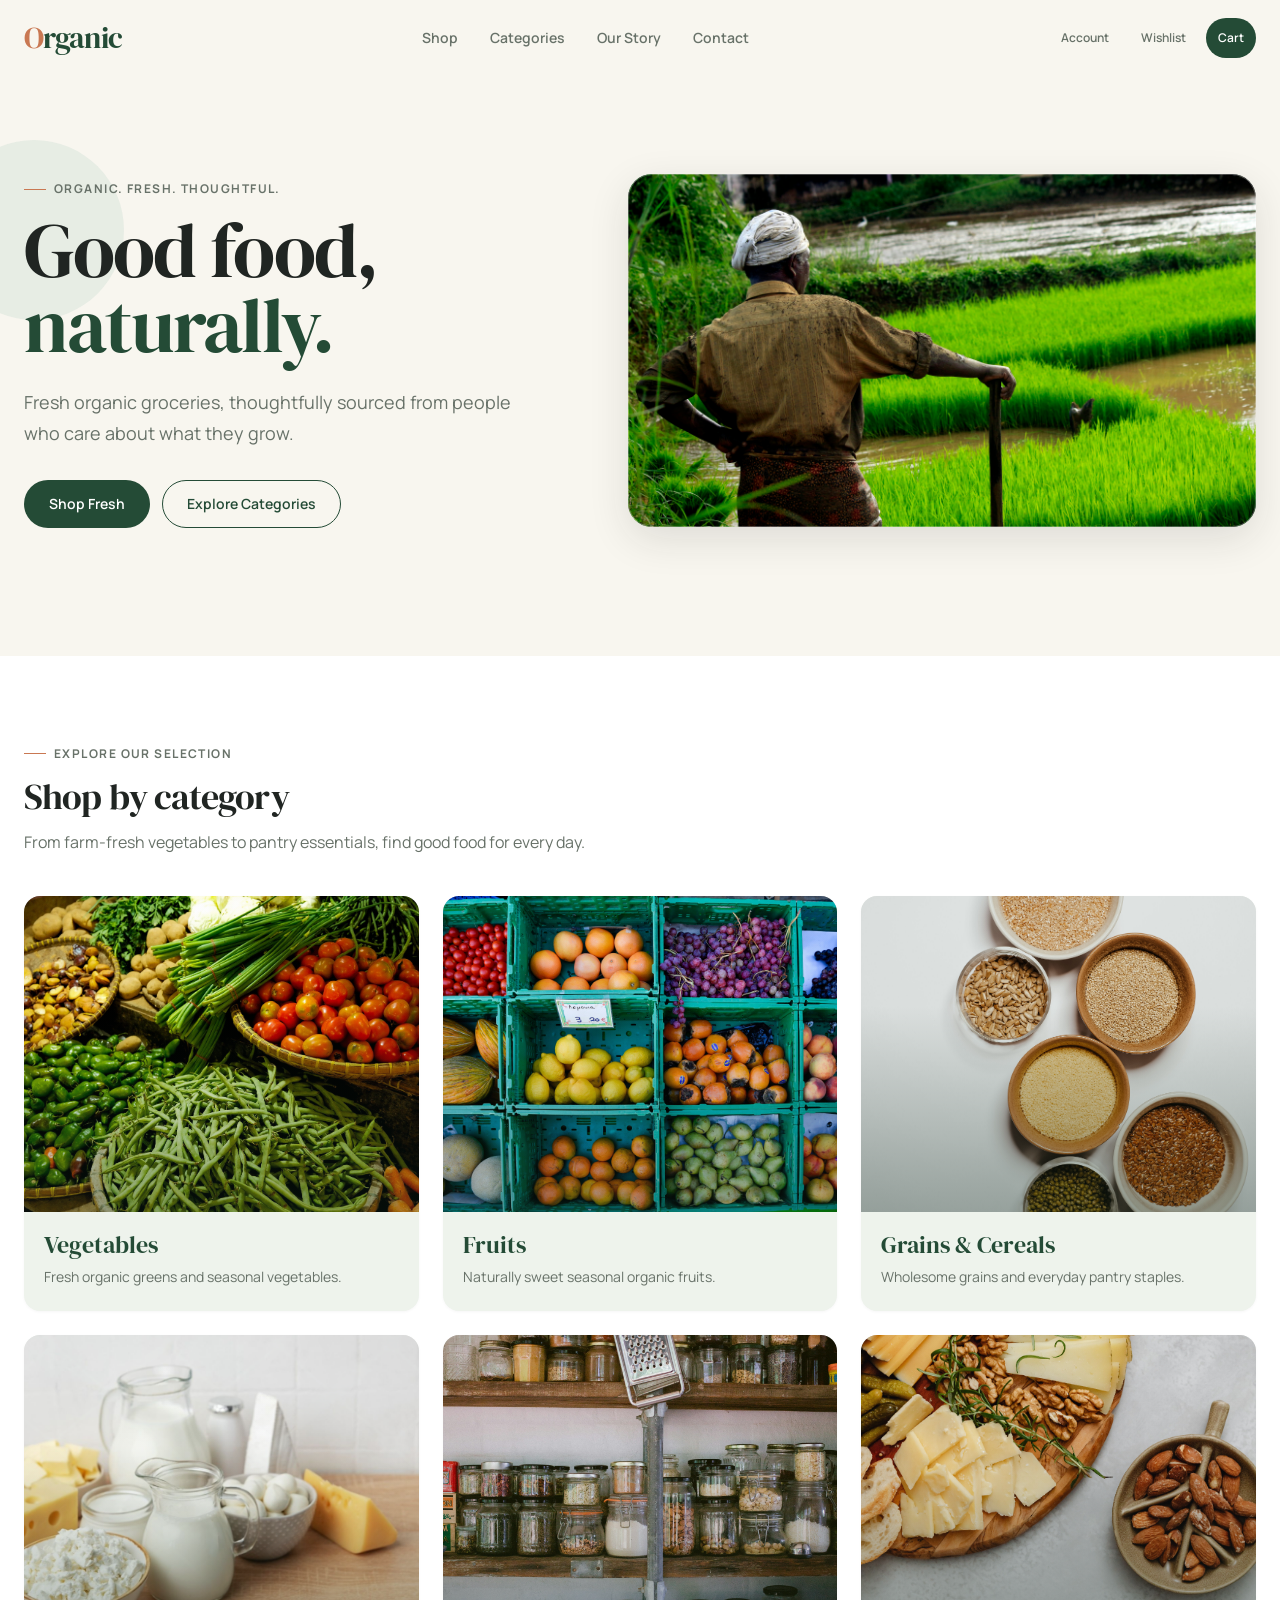
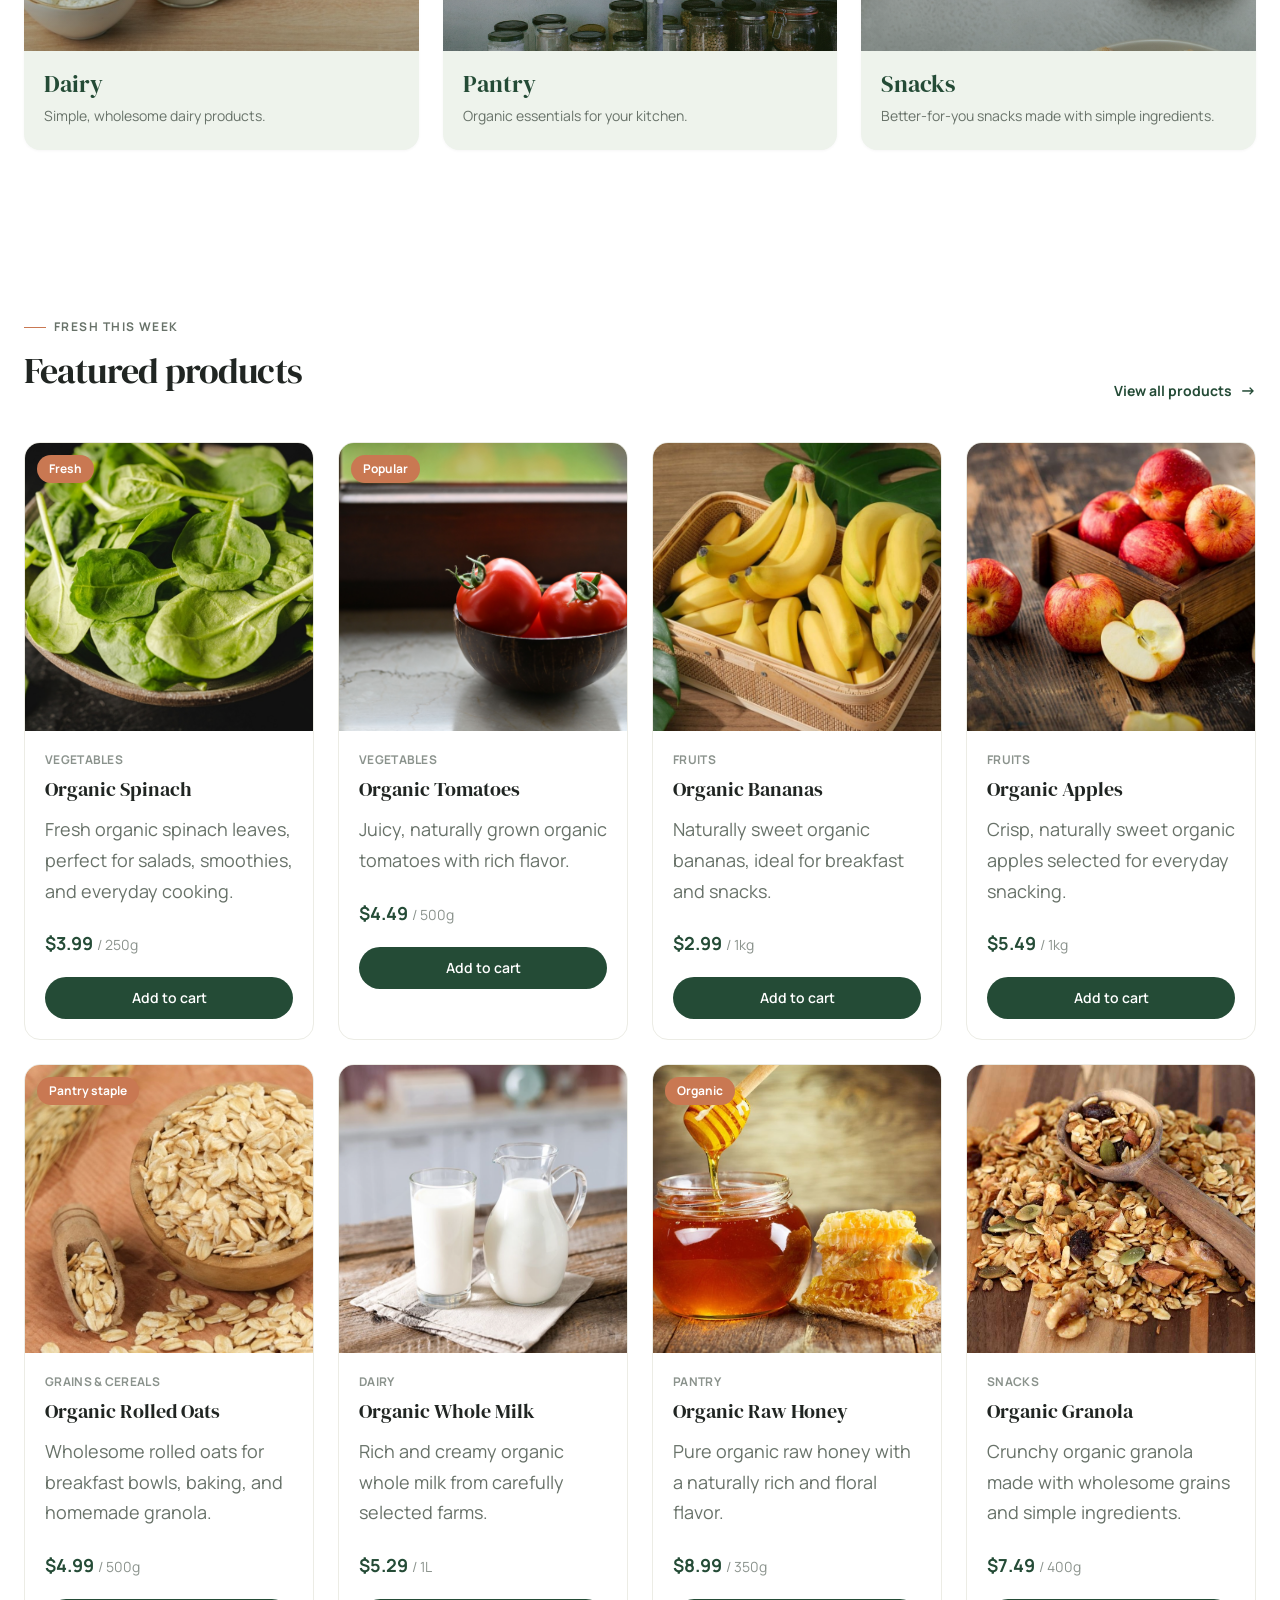
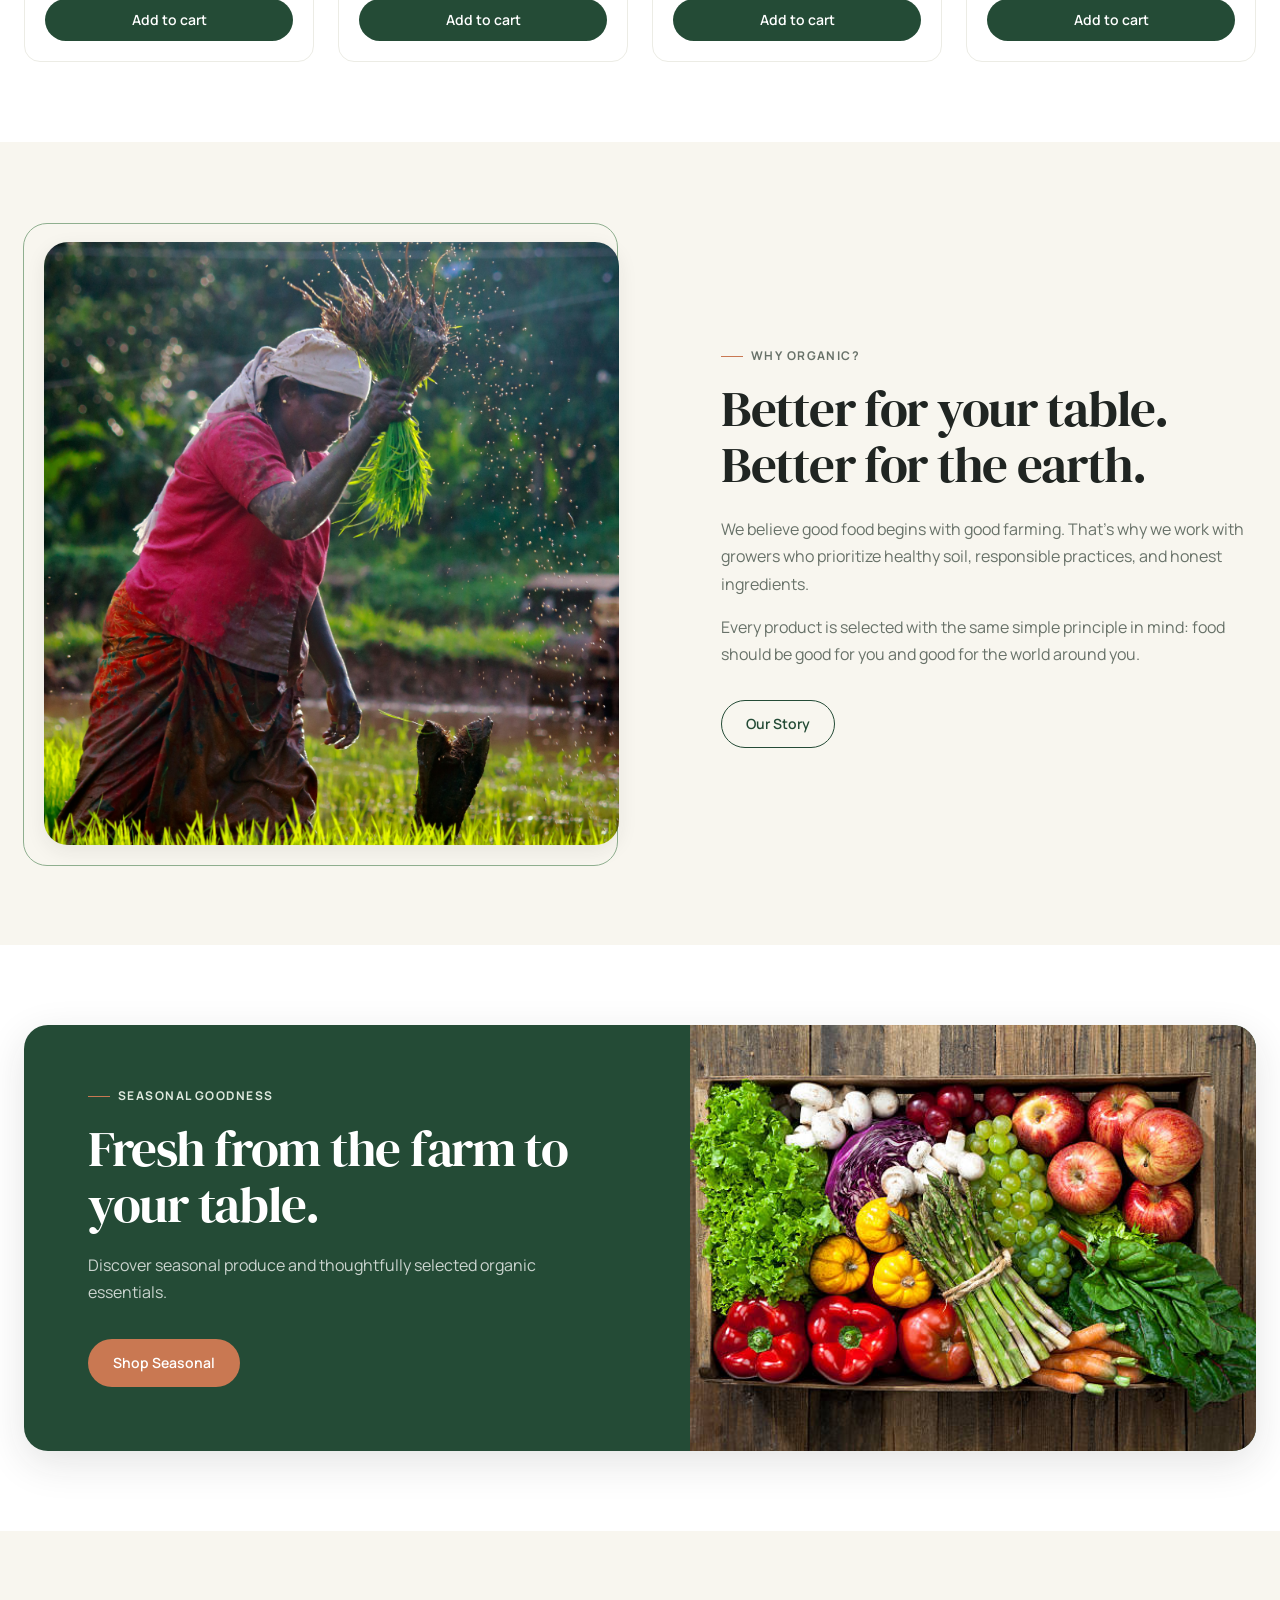
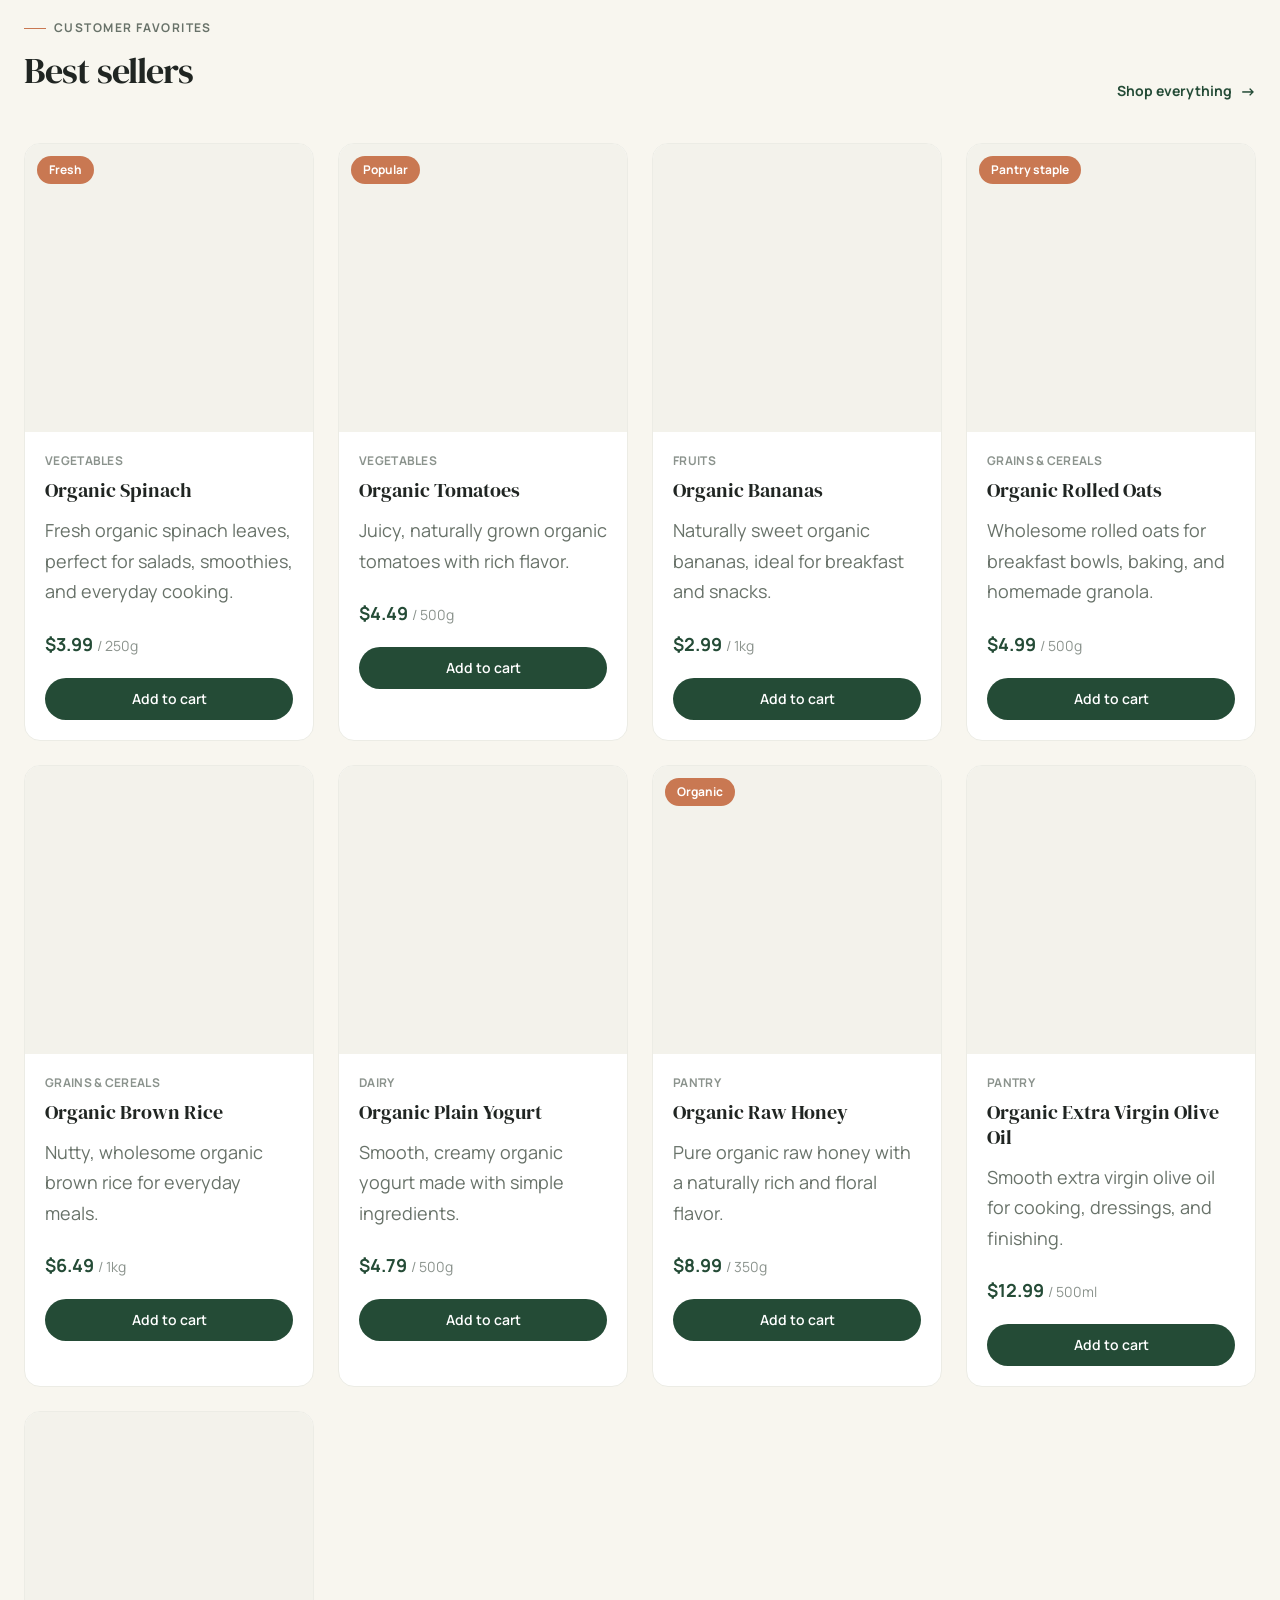
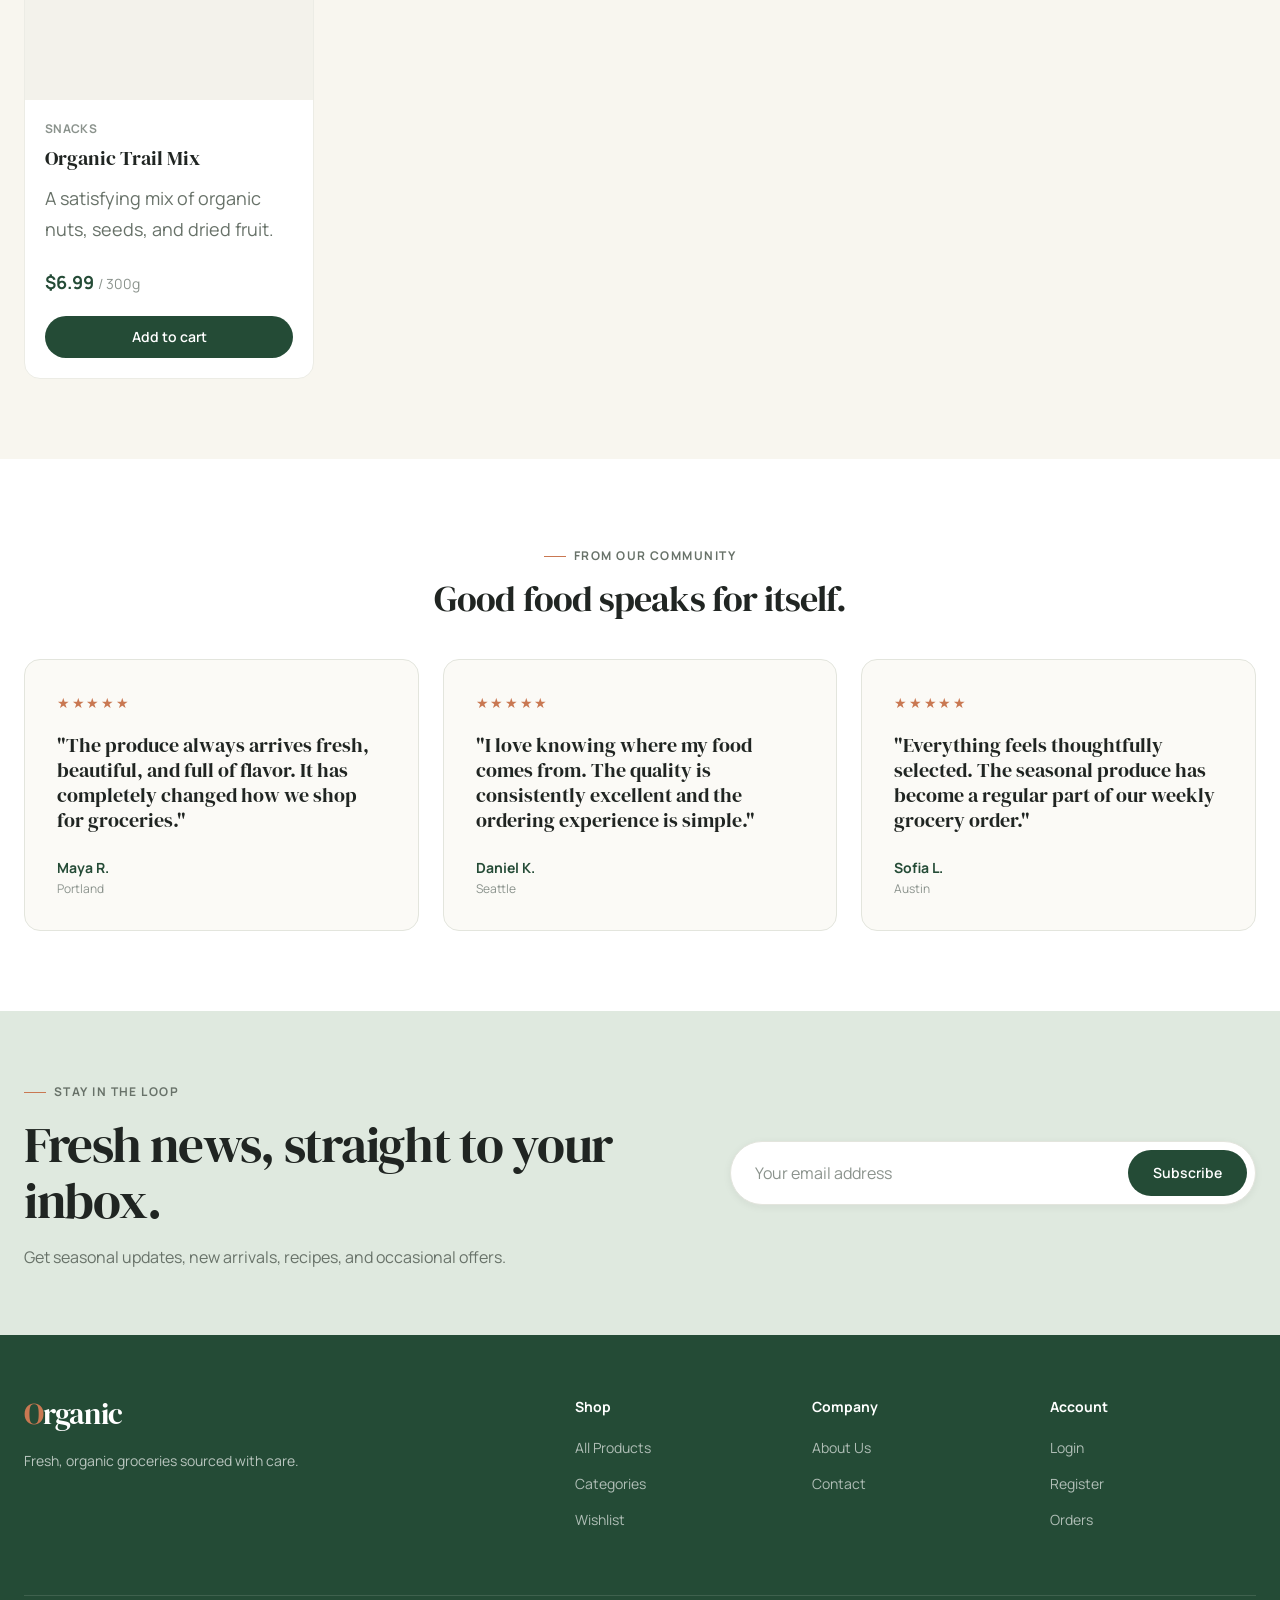
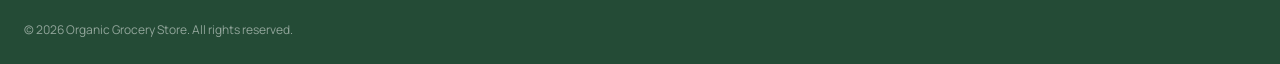
==== commit dd39d2aa: "test: verify GitHub Pages deployment" ====
--- a/index.html
+++ b/index.html
@@ -455,7 +455,7 @@
             </div>
 
         </section>
-
+<!-- Phase 2B deployment test -->
 
         <!-- ====================================
              BEST SELLERS
